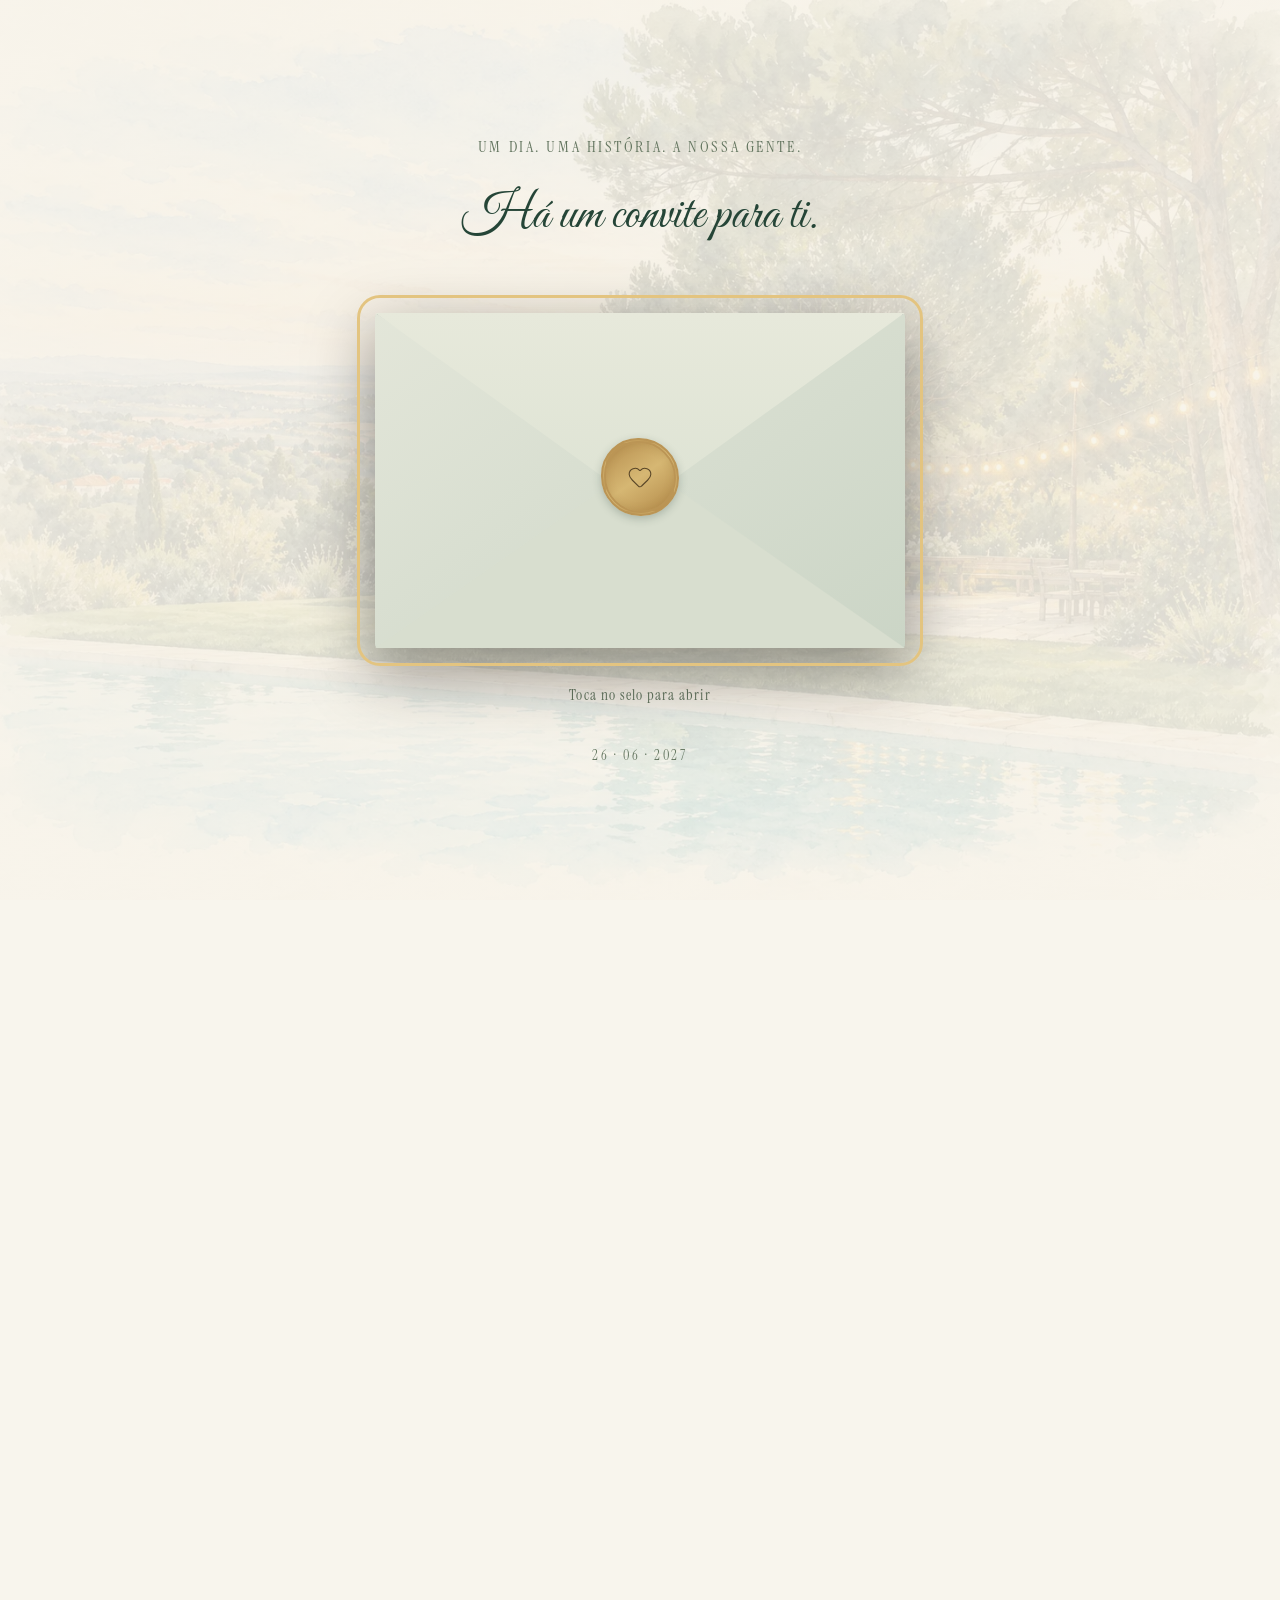
==== docs/index.html @ 72ef16bc "Preparar a V2 estática para GitHub Pages na pasta docs" ====
<!doctype html><html lang="pt-PT"><head><meta charset="utf-8"><meta name="viewport" content="width=device-width,initial-scale=1"><title>Marta &amp; Pedro · 26 de junho de 2027</title><meta name="description" content="O nosso casamento na Herdade da Emberiza. Convite, programa e confirmação de presença."><link rel="icon" href="./favicon.svg"><link rel="stylesheet" href="./styles.css"><style>.form-paper form{display:none}.pages-rsvp-notice{padding:2rem;font-size:1.05rem;line-height:1.65}</style></head><body><div id="root"><link rel="preload" as="image" href="./emberiza-aguarela.webp"/><link rel="preload" as="image" href="./monograma-mp.png"/><link rel="preload" as="image" href="./emberiza-aguarela-inicio.png" fetchPriority="high"/><div class="invitation-screen closed" role="dialog" aria-modal="true" aria-label="Convite para o casamento de Marta e Pedro"><img class="invitation-background" src="./emberiza-aguarela.webp" alt=""/><div class="invitation-intro"><span class="eyebrow">Um dia. Uma história. A nossa gente.</span><p>Há um convite para ti.</p></div><button class="envelope" aria-label="Abrir o convite de Marta e Pedro"><span class="envelope-back"></span><span class="invitation-card"><span class="eyebrow">Vamos casar</span><span class="card-names">Marta <i>&amp;</i> Pedro</span><span>26 de junho de 2027</span></span><span class="envelope-front"></span><span class="envelope-flap"></span><span class="wax-seal"><svg xmlns="http://www.w3.org/2000/svg" width="26" height="26" viewBox="0 0 24 24" fill="none" stroke="currentColor" stroke-width="1" stroke-linecap="round" stroke-linejoin="round" class="lucide lucide-heart" aria-hidden="true"><path d="M2 9.5a5.5 5.5 0 0 1 9.591-3.676.56.56 0 0 0 .818 0A5.49 5.49 0 0 1 22 9.5c0 2.29-1.5 4-3 5.5l-5.492 5.313a2 2 0 0 1-3 .019L5 15c-1.5-1.5-3-3.2-3-5.5"></path></svg></span></button><p class="open-caption">Toca no selo para abrir</p><span class="intro-date">26 · 06 · 2027</span></div><div class="site-content " inert=""><a class="skip-link" href="#inicio">Saltar para o conteúdo</a><header class="site-header"><a href="#inicio" class="couple-brand monogram-brand" aria-label="Marta e Pedro — início"><img src="./monograma-mp.png" alt="Monograma M&amp;P em verde e dourado, com ramos de oliveira" width="1254" height="1254"/></a><nav class="nav-links" aria-label="Navegação principal"><a href="#programa">O nosso dia</a><a href="#local">Como chegar</a><a href="#duvidas">Dúvidas</a><a class="nav-rsvp" href="#rsvp">Confirmar presença</a></nav><button class="menu-toggle" aria-label="Abrir menu" aria-expanded="false"><svg xmlns="http://www.w3.org/2000/svg" width="24" height="24" viewBox="0 0 24 24" fill="none" stroke="currentColor" stroke-width="2" stroke-linecap="round" stroke-linejoin="round" class="lucide lucide-menu" aria-hidden="true"><path d="M4 5h16"></path><path d="M4 12h16"></path><path d="M4 19h16"></path></svg></button></header><main id="inicio" tabindex="-1"><section class="hero"><img class="hero-photo" src="./emberiza-aguarela-inicio.png" alt="Aguarela da Herdade da Emberiza vista de cima, com o salão, a piscina, o jardim e a paisagem de Alenquer" fetchPriority="high"/><div class="hero-shade"></div><div class="hero-content"><p class="storybook-title">Once upon a time...</p><h1>Marta <span>&amp;</span> Pedro</h1><p class="hero-invitation">Vamos casar! E queremos viver este dia contigo.</p><div class="event-facts"><div><svg xmlns="http://www.w3.org/2000/svg" width="20" height="20" viewBox="0 0 24 24" fill="none" stroke="currentColor" stroke-width="2" stroke-linecap="round" stroke-linejoin="round" class="lucide lucide-calendar-days" aria-hidden="true"><path d="M8 2v3"></path><path d="M16 2v3"></path><rect x="3" y="3" width="18" height="18" rx="2"></rect><path d="M3 9h18"></path><path d="M8 13h.01"></path><path d="M12 13h.01"></path><path d="M16 13h.01"></path><path d="M8 17h.01"></path><path d="M12 17h.01"></path><path d="M16 17h.01"></path></svg><span>Quando</span><strong>26 de junho de 2027</strong><small>Sábado · chegada às 15h</small></div><div><svg xmlns="http://www.w3.org/2000/svg" width="22" height="22" viewBox="0 0 24 24" fill="none" stroke="currentColor" stroke-width="2" stroke-linecap="round" stroke-linejoin="round" class="lucide lucide-trees" aria-hidden="true"><path d="M10 10v.2A3 3 0 0 1 8.9 16H5a3 3 0 0 1-1-5.8V10a3 3 0 0 1 6 0Z"></path><path d="M7 16v6"></path><path d="M13 19v3"></path><path d="M12 19h8.3a1 1 0 0 0 .7-1.7L18 14h.3a1 1 0 0 0 .7-1.7L16 9h.2a1 1 0 0 0 .8-1.7L13 3l-1.4 1.5"></path></svg><span>Cerimónia</span><strong>15h30 · Na herdade</strong><small>Ao ar livre, entre as árvores</small></div><div><svg xmlns="http://www.w3.org/2000/svg" width="21" height="21" viewBox="0 0 24 24" fill="none" stroke="currentColor" stroke-width="2" stroke-linecap="round" stroke-linejoin="round" class="lucide lucide-map-pin" aria-hidden="true"><path d="M20 10c0 4.993-5.539 10.193-7.399 11.799a1 1 0 0 1-1.202 0C9.539 20.193 4 14.993 4 10a8 8 0 0 1 16 0"></path><circle cx="12" cy="10" r="3"></circle></svg><span>Onde</span><strong>Herdade da Emberiza</strong><small>Alenquer</small></div></div><div class="countdown" aria-label="Contagem decrescente para o casamento"><div><span>—</span><small>dias</small></div><div><span>—</span><small>horas</small></div><div><span>—</span><small>minutos</small></div><div><span>—</span><small>segundos</small></div></div><a class="button hero-button" href="#rsvp">Confirmar presença</a><a class="discover" href="#programa">Descobre o nosso dia</a></div></section><section id="noivado" class="engagement-section section-pad" aria-label="Fotografias da sessão de noivado"><div class="wrap"><div class="engagement-gallery"><div class="engagement-placeholder" aria-label="Espaço reservado para a fotografia 1 da sessão de noivado"><svg xmlns="http://www.w3.org/2000/svg" width="28" height="28" viewBox="0 0 24 24" fill="none" stroke="currentColor" stroke-width="1" stroke-linecap="round" stroke-linejoin="round" class="lucide lucide-camera" aria-hidden="true"><path d="M13.997 4a2 2 0 0 1 1.76 1.05l.486.9A2 2 0 0 0 18.003 7H20a2 2 0 0 1 2 2v9a2 2 0 0 1-2 2H4a2 2 0 0 1-2-2V9a2 2 0 0 1 2-2h1.997a2 2 0 0 0 1.759-1.048l.489-.904A2 2 0 0 1 10.004 4z"></path><circle cx="12" cy="13" r="3"></circle></svg><span>Em breve</span></div><div class="engagement-placeholder" aria-label="Espaço reservado para a fotografia 2 da sessão de noivado"><svg xmlns="http://www.w3.org/2000/svg" width="28" height="28" viewBox="0 0 24 24" fill="none" stroke="currentColor" stroke-width="1" stroke-linecap="round" stroke-linejoin="round" class="lucide lucide-camera" aria-hidden="true"><path d="M13.997 4a2 2 0 0 1 1.76 1.05l.486.9A2 2 0 0 0 18.003 7H20a2 2 0 0 1 2 2v9a2 2 0 0 1-2 2H4a2 2 0 0 1-2-2V9a2 2 0 0 1 2-2h1.997a2 2 0 0 0 1.759-1.048l.489-.904A2 2 0 0 1 10.004 4z"></path><circle cx="12" cy="13" r="3"></circle></svg><span>Em breve</span></div><div class="engagement-placeholder" aria-label="Espaço reservado para a fotografia 3 da sessão de noivado"><svg xmlns="http://www.w3.org/2000/svg" width="28" height="28" viewBox="0 0 24 24" fill="none" stroke="currentColor" stroke-width="1" stroke-linecap="round" stroke-linejoin="round" class="lucide lucide-camera" aria-hidden="true"><path d="M13.997 4a2 2 0 0 1 1.76 1.05l.486.9A2 2 0 0 0 18.003 7H20a2 2 0 0 1 2 2v9a2 2 0 0 1-2 2H4a2 2 0 0 1-2-2V9a2 2 0 0 1 2-2h1.997a2 2 0 0 0 1.759-1.048l.489-.904A2 2 0 0 1 10.004 4z"></path><circle cx="12" cy="13" r="3"></circle></svg><span>Em breve</span></div></div></div></section><section id="programa" class="programme-section section-pad"><div class="wrap programme-layout"><div class="programme-aside"><span class="eyebrow">Capítulo I · O nosso dia</span><h2>Do primeiro abraço<br/>à última dança.</h2><p>Um dia no campo, rodeados de quem gostamos. Sem pressa para os abraços, com tempo para criar memórias.</p><div class="programme-photo"><img src="./emberiza-aguarela.webp" alt="Aguarela do jardim da Herdade da Emberiza com pinheiros e luzes junto à piscina" loading="lazy"/><span>Que a noite demore a acabar.</span></div></div><ol class="timeline"><li class=""><time>15h</time><div class="timeline-dot"></div><div><h3>Chegada dos convidados</h3><p>Vamos começar a juntar a nossa gente.</p></div></li><li class="ceremony-moment"><time>15h30</time><div class="timeline-dot"></div><div><h3>O nosso sim</h3><p>Cerimónia na herdade, ao ar livre.</p></div></li><li class=""><time>16h30</time><div class="timeline-dot"></div><div><h3>Cocktail no jardim</h3><p>Um brinde, conversas e tempo para aproveitar.</p></div></li><li class=""><time>19h30</time><div class="timeline-dot"></div><div><h3>Jantar</h3><p>No salão entre as árvores.</p></div></li><li class=""><time>23h</time><div class="timeline-dot"></div><div><h3>Corte do bolo</h3></div></li><li class=""><time>23h</time><div class="timeline-dot"></div><div><h3>Buffet</h3></div></li><li class=""><time>23h30</time><div class="timeline-dot"></div><div><h3>Abertura da pista</h3><p>É tempo de dançar.</p></div></li><li class=""><time>01h</time><div class="timeline-dot"></div><div><h3>Ceia</h3><p>Para recuperar energias.</p></div></li><li class=""><time>03h</time><div class="timeline-dot"></div><div><h3>Fim previsto</h3><p>Depois de uma noite de memórias.</p></div></li></ol></div></section><div class="story-ribbon"><svg xmlns="http://www.w3.org/2000/svg" width="22" height="22" viewBox="0 0 24 24" fill="none" stroke="currentColor" stroke-width="2" stroke-linecap="round" stroke-linejoin="round" class="lucide lucide-sparkles" aria-hidden="true"><path d="M11.017 2.814a1 1 0 0 1 1.966 0l1.051 5.558a2 2 0 0 0 1.594 1.594l5.558 1.051a1 1 0 0 1 0 1.966l-5.558 1.051a2 2 0 0 0-1.594 1.594l-1.051 5.558a1 1 0 0 1-1.966 0l-1.051-5.558a2 2 0 0 0-1.594-1.594l-5.558-1.051a1 1 0 0 1 0-1.966l5.558-1.051a2 2 0 0 0 1.594-1.594z"></path><path d="M20 2v4"></path><path d="M22 4h-4"></path><circle cx="4" cy="20" r="2"></circle></svg><p>A vida é mais doce quando partilhada.</p><svg xmlns="http://www.w3.org/2000/svg" width="22" height="22" viewBox="0 0 24 24" fill="none" stroke="currentColor" stroke-width="2" stroke-linecap="round" stroke-linejoin="round" class="lucide lucide-sparkles" aria-hidden="true"><path d="M11.017 2.814a1 1 0 0 1 1.966 0l1.051 5.558a2 2 0 0 0 1.594 1.594l5.558 1.051a1 1 0 0 1 0 1.966l-5.558 1.051a2 2 0 0 0-1.594 1.594l-1.051 5.558a1 1 0 0 1-1.966 0l-1.051-5.558a2 2 0 0 0-1.594-1.594l-5.558-1.051a1 1 0 0 1 0-1.966l5.558-1.051a2 2 0 0 0 1.594-1.594z"></path><path d="M20 2v4"></path><path d="M22 4h-4"></path><circle cx="4" cy="20" r="2"></circle></svg></div><section id="local" class="location-section section-pad"><div class="wrap"><div class="section-heading"><span class="eyebrow">Capítulo II · O caminho até nós</span><h2>Todos os caminhos<br/>levam ao nosso sim.</h2></div><div class="route-warning"><svg xmlns="http://www.w3.org/2000/svg" width="29" height="29" viewBox="0 0 24 24" fill="none" stroke="currentColor" stroke-width="2" stroke-linecap="round" stroke-linejoin="round" class="lucide lucide-navigation" aria-hidden="true"><polygon points="3 11 22 2 13 21 11 13 3 11"></polygon></svg><div><span class="eyebrow">Atenção ao último quilómetro</span><h3>O GPS pode enganar-se perto do fim.</h3><p>Ao aproximar-te da quinta, segue a sinalização para a Herdade da Emberiza. Não entres em caminhos de terra ou acessos privados sugeridos pelo GPS. Se tiveres dúvidas, pára num local seguro e fala connosco antes de continuar.</p><p class="route-pending">O ponto de entrada e as indicações finais serão confirmados com a quinta antes do casamento.</p></div></div><div class="location-layout"><div class="venue-info"><svg xmlns="http://www.w3.org/2000/svg" width="24" height="24" viewBox="0 0 24 24" fill="none" stroke="currentColor" stroke-width="2" stroke-linecap="round" stroke-linejoin="round" class="lucide lucide-map-pin venue-icon" aria-hidden="true"><path d="M20 10c0 4.993-5.539 10.193-7.399 11.799a1 1 0 0 1-1.202 0C9.539 20.193 4 14.993 4 10a8 8 0 0 1 16 0"></path><circle cx="12" cy="10" r="3"></circle></svg><h3>Herdade da Emberiza</h3><p>Estrada da Quinta do Barreiro, n.º 11<br/>2580-377 Alenquer</p><div class="map-buttons"><a class="button" href="https://www.google.com/maps/dir/?api=1&amp;destination=39.06388,-9.01451" target="_blank" rel="noopener noreferrer">Google Maps</a><a class="button secondary" href="https://www.waze.com/ul?ll=39.06388,-9.01451&amp;navigate=yes" target="_blank" rel="noopener noreferrer">Waze</a></div></div><iframe title="Mapa da Herdade da Emberiza" src="https://maps.google.com/maps?q=39.06388,-9.01451&amp;z=15&amp;output=embed" loading="lazy" referrerPolicy="no-referrer-when-downgrade" allowFullScreen=""></iframe></div><div class="travel-notes"><div><svg xmlns="http://www.w3.org/2000/svg" width="24" height="24" viewBox="0 0 24 24" fill="none" stroke="currentColor" stroke-width="2" stroke-linecap="round" stroke-linejoin="round" class="lucide lucide-navigation" aria-hidden="true"><polygon points="3 11 22 2 13 21 11 13 3 11"></polygon></svg><h3>De Lisboa</h3><p>Cerca de 38 km · ~40 min.<br/>A1, saída Carregado, ou A8, saída Alenquer. Conta com uma margem para o trânsito.</p></div><div><svg xmlns="http://www.w3.org/2000/svg" width="24" height="24" viewBox="0 0 24 24" fill="none" stroke="currentColor" stroke-width="2" stroke-linecap="round" stroke-linejoin="round" class="lucide lucide-car" aria-hidden="true"><path d="M19 17h2c.6 0 1-.4 1-1v-3c0-.9-.7-1.7-1.5-1.9C18.7 10.6 16 10 16 10s-1.3-1.4-2.2-2.3c-.5-.4-1.1-.7-1.8-.7H5c-.6 0-1.1.4-1.4.9l-1.4 2.9A3.7 3.7 0 0 0 2 12v4c0 .6.4 1 1 1h2"></path><circle cx="7" cy="17" r="2"></circle><path d="M9 17h6"></path><circle cx="17" cy="17" r="2"></circle></svg><h3>Estacionamento</h3><p>Próprio e gratuito,<br/>à entrada da herdade.</p></div><div><svg xmlns="http://www.w3.org/2000/svg" width="24" height="24" viewBox="0 0 24 24" fill="none" stroke="currentColor" stroke-width="2" stroke-linecap="round" stroke-linejoin="round" class="lucide lucide-bed-double" aria-hidden="true"><path d="M2 20v-8a2 2 0 0 1 2-2h16a2 2 0 0 1 2 2v8"></path><path d="M4 10V6a2 2 0 0 1 2-2h12a2 2 0 0 1 2 2v4"></path><path d="M12 4v6"></path><path d="M2 18h20"></path></svg><h3>Para ficar por perto</h3><p>Procura dormida em Alenquer, Carregado ou Vila Franca de Xira e aproveita a festa com calma.</p></div></div></div></section><section id="rsvp" class="rsvp-section section-pad"><div class="rsvp-layout wrap"><div class="rsvp-intro"><span class="eyebrow">O teu lugar na nossa história</span><h2>Vens celebrar<br/>connosco?</h2><p>Vai ser ainda mais bonito contigo.<br/>Conta-nos quem vem no teu convite.</p><div class="deadline"><svg xmlns="http://www.w3.org/2000/svg" width="25" height="25" viewBox="0 0 24 24" fill="none" stroke="currentColor" stroke-width="2" stroke-linecap="round" stroke-linejoin="round" class="lucide lucide-calendar-days" aria-hidden="true"><path d="M8 2v3"></path><path d="M16 2v3"></path><rect x="3" y="3" width="18" height="18" rx="2"></rect><path d="M3 9h18"></path><path d="M8 13h.01"></path><path d="M12 13h.01"></path><path d="M16 13h.01"></path><path d="M8 17h.01"></path><path d="M12 17h.01"></path><path d="M16 17h.01"></path></svg><div><span>Responde até</span><strong>30 de abril de 2027</strong></div></div><p class="photo-caption">A vida é mais doce quando partilhada.</p></div><div class="form-paper"><form><div class="form-heading"><span class="eyebrow">Confirmação de presença</span><span class="fine">* Campos obrigatórios</span></div><label for="fullName">Nome completo *</label><input id="fullName" autoComplete="name" maxLength="150" required="" placeholder="O teu nome" name="fullName"/><label for="contact">Email ou telemóvel *</label><input id="contact" autoComplete="email" maxLength="180" required="" placeholder="Para conseguirmos falar contigo" name="contact"/><p class="field-hint">Usa o mesmo contacto se precisares de corrigir a resposta.</p><fieldset class="attendance"><legend>Vais estar presente? *</legend><div role="radiogroup" aria-required="true" dir="ltr" data-slot="radio-group" class="grid gap-3 attendance-options" aria-label="Vais estar presente?" tabindex="-1" style="outline:none"><label class="" for="yes"><button type="button" role="radio" aria-checked="false" data-state="unchecked" value="yes" data-slot="radio-group-item" class="aspect-square size-4 shrink-0 rounded-full border border-input text-primary shadow-xs transition-[color,box-shadow] outline-none focus-visible:border-ring focus-visible:ring-[3px] focus-visible:ring-ring/50 disabled:cursor-not-allowed disabled:opacity-50 aria-invalid:border-destructive aria-invalid:ring-destructive/20 dark:bg-input/30 dark:aria-invalid:ring-destructive/40" id="yes" tabindex="-1" data-radix-collection-item=""></button><input type="radio" aria-hidden="true" required="" tabindex="-1" style="position:absolute;pointer-events:none;opacity:0;margin:0;transform:translateX(-100%)" value="yes"/><span>Sim, vou celebrar!</span></label><label class="" for="no"><button type="button" role="radio" aria-checked="false" data-state="unchecked" value="no" data-slot="radio-group-item" class="aspect-square size-4 shrink-0 rounded-full border border-input text-primary shadow-xs transition-[color,box-shadow] outline-none focus-visible:border-ring focus-visible:ring-[3px] focus-visible:ring-ring/50 disabled:cursor-not-allowed disabled:opacity-50 aria-invalid:border-destructive aria-invalid:ring-destructive/20 dark:bg-input/30 dark:aria-invalid:ring-destructive/40" id="no" tabindex="-1" data-radix-collection-item=""></button><input type="radio" aria-hidden="true" required="" tabindex="-1" style="position:absolute;pointer-events:none;opacity:0;margin:0;transform:translateX(-100%)" value="no"/><span>Não vou conseguir ir</span></label></div></fieldset><fieldset class="dietary-fields"><legend>Alimentação</legend><label for="dietary">Há intolerâncias, alergias ou preferências alimentares no teu convite?</label><p id="dietary-hint" class="field-hint">Indica o nome de cada pessoa e o que devemos ter em conta: intolerâncias, alergias, alimentação vegan, vegetariana ou outras necessidades.</p><textarea id="dietary" name="dietary" rows="4" maxLength="2000" aria-describedby="dietary-hint" placeholder="Por exemplo: Ana — vegetariana; Pedro — intolerância à lactose; Maria — alergia a frutos secos. Se não houver, escreve “Nenhuma”."></textarea></fieldset><label for="comments">Outros comentários</label><textarea id="comments" name="comments" rows="3" maxLength="2000" placeholder="Há mais alguma coisa que queiras partilhar connosco? (Opcional)"></textarea><div class="honeypot" aria-hidden="true"><label for="website">Website</label><input id="website" tabindex="-1" autoComplete="off" name="website"/></div><button class="button form-submit" type="submit" disabled="">Confirmar presença</button><p class="privacy-note">Os noivos usam estes dados para organizar o casamento. As informações alimentares são partilhadas apenas com a equipa responsável pela refeição.</p></form></div></div></section><section id="duvidas" class="faq-section section-pad"><div class="wrap faq-layout"><div><span class="eyebrow">Capítulo III · Antes do grande dia</span><h2>Pequenas dúvidas,<br/>respostas com carinho.</h2></div><div class="faq-list"><details><summary>Até quando devemos responder?<span aria-hidden="true">+</span></summary><p>Até 30 de abril de 2027. Enviem uma única resposta por convite e incluam todas as pessoas que vão estar presentes. Agradecemos também a resposta se não puderem vir.</p></details><details><summary>O que devemos vestir?<span aria-hidden="true">+</span></summary><p>Venham com roupa de festa em que se sintam bem. A cerimónia é ao ar livre, na herdade, e o cocktail é no jardim.</p></details><details><summary>Podemos levar acompanhantes?<span aria-hidden="true">+</span></summary><p>Considerem as pessoas indicadas no vosso convite. Se tiverem alguma dúvida sobre acompanhantes, falem connosco antes de confirmar.</p></details><details><summary>E as restrições alimentares e alergias?<span aria-hidden="true">+</span></summary><p>Escrevam no RSVP quem tem cada restrição ou alergia e qual é. Partilharemos essa informação com a equipa da quinta para preparar a refeição.</p></details><details><summary>A que horas acaba a festa?<span aria-hidden="true">+</span></summary><p>O fim está previsto para as 03h do dia 27 de junho.</p></details><details><summary>Há estacionamento?<span aria-hidden="true">+</span></summary><p>Sim, há estacionamento próprio e gratuito à entrada da Herdade da Emberiza. Se tiverem lugares disponíveis no carro, indiquem no RSVP para ajudar a organizar boleias.</p></details></div></div></section></main><footer><div class="closing-art"><img src="./happily-ever-after-original.png" alt="and they lived happily ever after — dois passarinhos seguram uma fita" width="736" height="736" loading="lazy"/></div><p class="footer-names">Marta <i>&amp;</i> Pedro</p><p>26 de junho de 2027 · Herdade da Emberiza · Alenquer</p><div class="contacts"><svg xmlns="http://www.w3.org/2000/svg" width="18" height="18" viewBox="0 0 24 24" fill="none" stroke="currentColor" stroke-width="2" stroke-linecap="round" stroke-linejoin="round" class="lucide lucide-mail" aria-hidden="true"><path d="m22 7-8.991 5.727a2 2 0 0 1-2.009 0L2 7"></path><rect x="2" y="4" width="20" height="16" rx="2"></rect></svg><span>Contactos da Marta e do Pedro · a disponibilizar</span></div><button class="reopen">Voltar a abrir o convite</button><span class="footer-mark"><svg xmlns="http://www.w3.org/2000/svg" width="15" height="15" viewBox="0 0 24 24" fill="none" stroke="currentColor" stroke-width="2" stroke-linecap="round" stroke-linejoin="round" class="lucide lucide-heart" aria-hidden="true"><path d="M2 9.5a5.5 5.5 0 0 1 9.591-3.676.56.56 0 0 0 .818 0A5.49 5.49 0 0 1 22 9.5c0 2.29-1.5 4-3 5.5l-5.492 5.313a2 2 0 0 1-3 .019L5 15c-1.5-1.5-3-3.2-3-5.5"></path></svg> Com amor, para a nossa gente.</span></footer></div><noscript><style>.invitation-screen{display:none}.site-content{visibility:visible;opacity:1}</style><div class="noscript-notice">Ativa o JavaScript para abrir o convite e enviar a confirmação de presença.</div></noscript></div><script type="module" src="./app.js"></script><script>function notice(){const p=document.querySelector(".form-paper");if(p&&!p.querySelector(".pages-rsvp-notice")){const t=document.createElement("p");t.className="pages-rsvp-notice";t.setAttribute("role","status");t.textContent="A confirmação de presença será disponibilizada em breve.";p.appendChild(t)}}notice();new MutationObserver(notice).observe(document.getElementById("root")||document.body,{childList:true,subtree:true});</script></body></html>
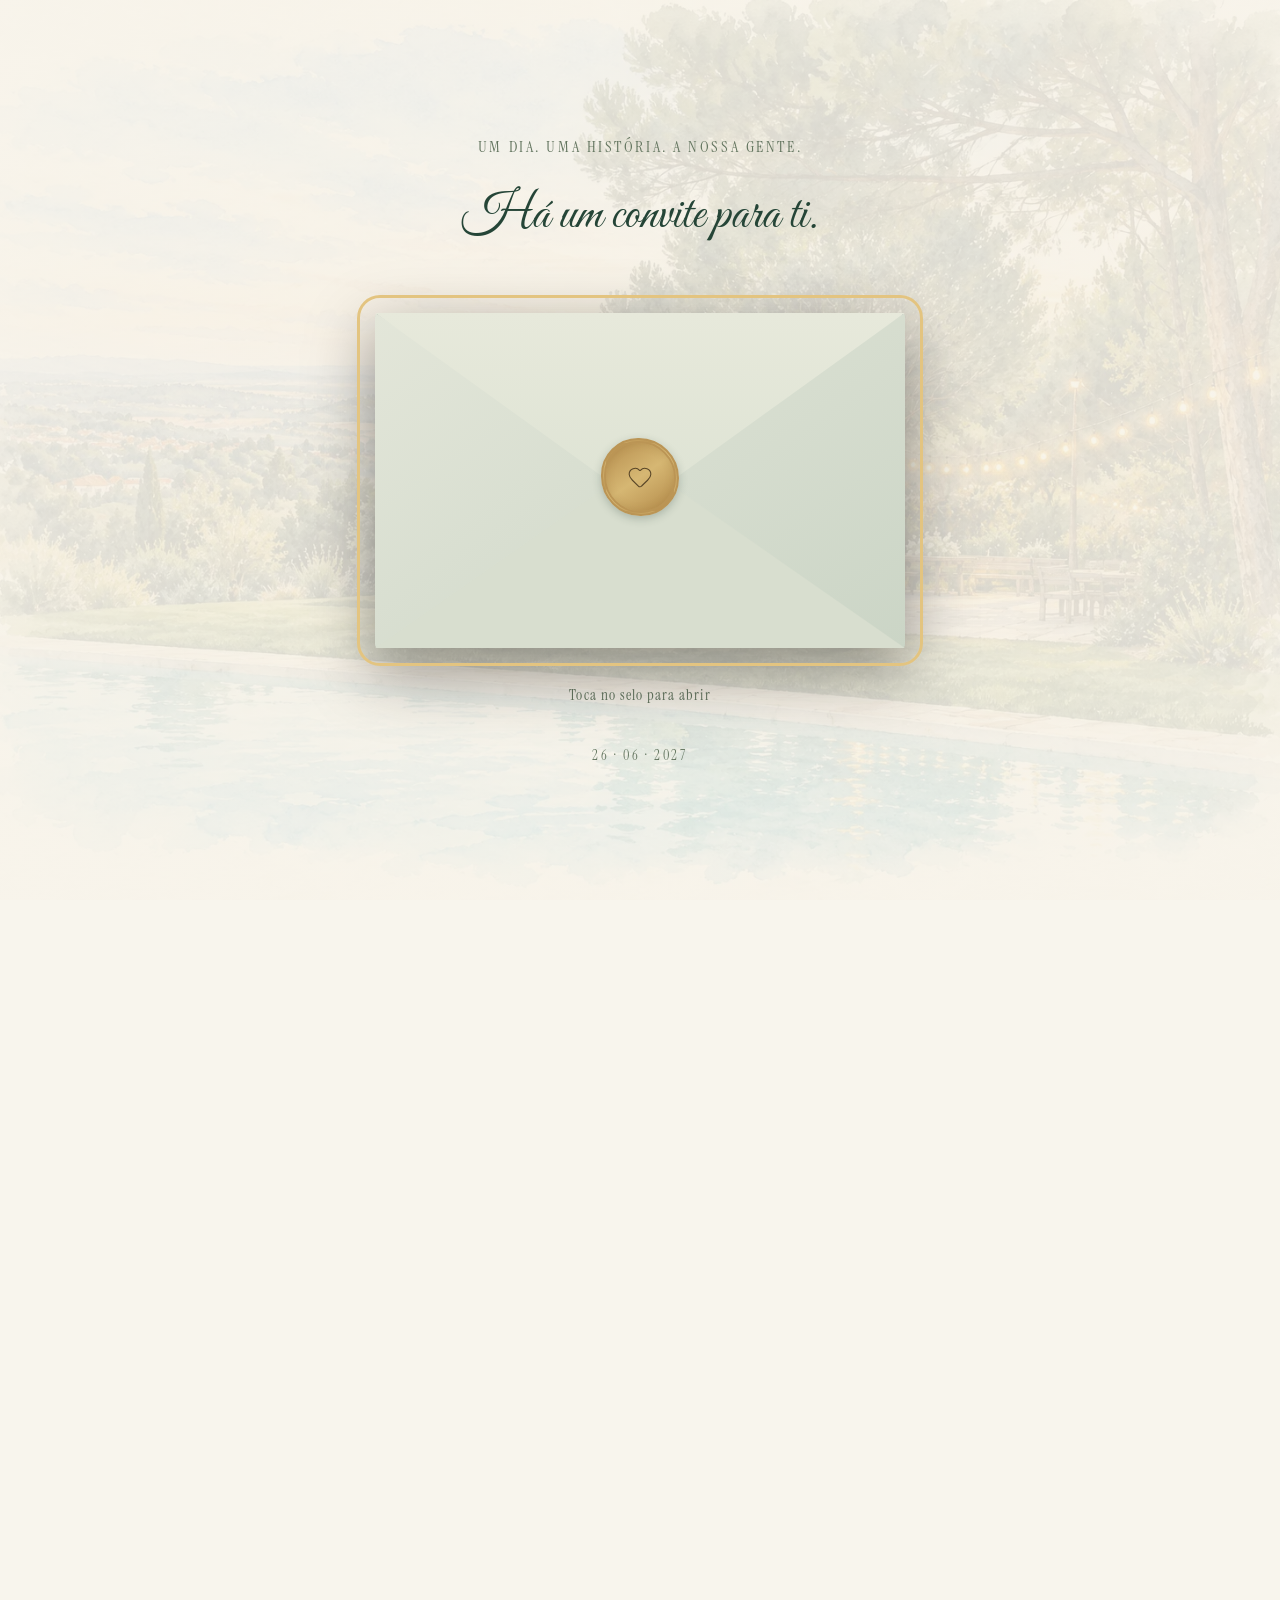
==== commit 5d2720b7: "Retirar campo de boleias e referência no estacionamento" ====
--- a/docs/index.html
+++ b/docs/index.html
@@ -1 +1 @@
-<!doctype html><html lang="pt-PT"><head><meta charset="utf-8"><meta name="viewport" content="width=device-width,initial-scale=1"><title>Marta &amp; Pedro · 26 de junho de 2027</title><meta name="description" content="O nosso casamento na Herdade da Emberiza. Convite, programa e confirmação de presença."><link rel="icon" href="./favicon.svg"><link rel="stylesheet" href="./styles.css"><style>.form-paper form{display:none}.pages-rsvp-notice{padding:2rem;font-size:1.05rem;line-height:1.65}</style></head><body><div id="root"><link rel="preload" as="image" href="./emberiza-aguarela.webp"/><link rel="preload" as="image" href="./monograma-mp.png"/><link rel="preload" as="image" href="./emberiza-aguarela-inicio.png" fetchPriority="high"/><div class="invitation-screen closed" role="dialog" aria-modal="true" aria-label="Convite para o casamento de Marta e Pedro"><img class="invitation-background" src="./emberiza-aguarela.webp" alt=""/><div class="invitation-intro"><span class="eyebrow">Um dia. Uma história. A nossa gente.</span><p>Há um convite para ti.</p></div><button class="envelope" aria-label="Abrir o convite de Marta e Pedro"><span class="envelope-back"></span><span class="invitation-card"><span class="eyebrow">Vamos casar</span><span class="card-names">Marta <i>&amp;</i> Pedro</span><span>26 de junho de 2027</span></span><span class="envelope-front"></span><span class="envelope-flap"></span><span class="wax-seal"><svg xmlns="http://www.w3.org/2000/svg" width="26" height="26" viewBox="0 0 24 24" fill="none" stroke="currentColor" stroke-width="1" stroke-linecap="round" stroke-linejoin="round" class="lucide lucide-heart" aria-hidden="true"><path d="M2 9.5a5.5 5.5 0 0 1 9.591-3.676.56.56 0 0 0 .818 0A5.49 5.49 0 0 1 22 9.5c0 2.29-1.5 4-3 5.5l-5.492 5.313a2 2 0 0 1-3 .019L5 15c-1.5-1.5-3-3.2-3-5.5"></path></svg></span></button><p class="open-caption">Toca no selo para abrir</p><span class="intro-date">26 · 06 · 2027</span></div><div class="site-content " inert=""><a class="skip-link" href="#inicio">Saltar para o conteúdo</a><header class="site-header"><a href="#inicio" class="couple-brand monogram-brand" aria-label="Marta e Pedro — início"><img src="./monograma-mp.png" alt="Monograma M&amp;P em verde e dourado, com ramos de oliveira" width="1254" height="1254"/></a><nav class="nav-links" aria-label="Navegação principal"><a href="#programa">O nosso dia</a><a href="#local">Como chegar</a><a href="#duvidas">Dúvidas</a><a class="nav-rsvp" href="#rsvp">Confirmar presença</a></nav><button class="menu-toggle" aria-label="Abrir menu" aria-expanded="false"><svg xmlns="http://www.w3.org/2000/svg" width="24" height="24" viewBox="0 0 24 24" fill="none" stroke="currentColor" stroke-width="2" stroke-linecap="round" stroke-linejoin="round" class="lucide lucide-menu" aria-hidden="true"><path d="M4 5h16"></path><path d="M4 12h16"></path><path d="M4 19h16"></path></svg></button></header><main id="inicio" tabindex="-1"><section class="hero"><img class="hero-photo" src="./emberiza-aguarela-inicio.png" alt="Aguarela da Herdade da Emberiza vista de cima, com o salão, a piscina, o jardim e a paisagem de Alenquer" fetchPriority="high"/><div class="hero-shade"></div><div class="hero-content"><p class="storybook-title">Once upon a time...</p><h1>Marta <span>&amp;</span> Pedro</h1><p class="hero-invitation">Vamos casar! E queremos viver este dia contigo.</p><div class="event-facts"><div><svg xmlns="http://www.w3.org/2000/svg" width="20" height="20" viewBox="0 0 24 24" fill="none" stroke="currentColor" stroke-width="2" stroke-linecap="round" stroke-linejoin="round" class="lucide lucide-calendar-days" aria-hidden="true"><path d="M8 2v3"></path><path d="M16 2v3"></path><rect x="3" y="3" width="18" height="18" rx="2"></rect><path d="M3 9h18"></path><path d="M8 13h.01"></path><path d="M12 13h.01"></path><path d="M16 13h.01"></path><path d="M8 17h.01"></path><path d="M12 17h.01"></path><path d="M16 17h.01"></path></svg><span>Quando</span><strong>26 de junho de 2027</strong><small>Sábado · chegada às 15h</small></div><div><svg xmlns="http://www.w3.org/2000/svg" width="22" height="22" viewBox="0 0 24 24" fill="none" stroke="currentColor" stroke-width="2" stroke-linecap="round" stroke-linejoin="round" class="lucide lucide-trees" aria-hidden="true"><path d="M10 10v.2A3 3 0 0 1 8.9 16H5a3 3 0 0 1-1-5.8V10a3 3 0 0 1 6 0Z"></path><path d="M7 16v6"></path><path d="M13 19v3"></path><path d="M12 19h8.3a1 1 0 0 0 .7-1.7L18 14h.3a1 1 0 0 0 .7-1.7L16 9h.2a1 1 0 0 0 .8-1.7L13 3l-1.4 1.5"></path></svg><span>Cerimónia</span><strong>15h30 · Na herdade</strong><small>Ao ar livre, entre as árvores</small></div><div><svg xmlns="http://www.w3.org/2000/svg" width="21" height="21" viewBox="0 0 24 24" fill="none" stroke="currentColor" stroke-width="2" stroke-linecap="round" stroke-linejoin="round" class="lucide lucide-map-pin" aria-hidden="true"><path d="M20 10c0 4.993-5.539 10.193-7.399 11.799a1 1 0 0 1-1.202 0C9.539 20.193 4 14.993 4 10a8 8 0 0 1 16 0"></path><circle cx="12" cy="10" r="3"></circle></svg><span>Onde</span><strong>Herdade da Emberiza</strong><small>Alenquer</small></div></div><div class="countdown" aria-label="Contagem decrescente para o casamento"><div><span>—</span><small>dias</small></div><div><span>—</span><small>horas</small></div><div><span>—</span><small>minutos</small></div><div><span>—</span><small>segundos</small></div></div><a class="button hero-button" href="#rsvp">Confirmar presença</a><a class="discover" href="#programa">Descobre o nosso dia</a></div></section><section id="noivado" class="engagement-section section-pad" aria-label="Fotografias da sessão de noivado"><div class="wrap"><div class="engagement-gallery"><div class="engagement-placeholder" aria-label="Espaço reservado para a fotografia 1 da sessão de noivado"><svg xmlns="http://www.w3.org/2000/svg" width="28" height="28" viewBox="0 0 24 24" fill="none" stroke="currentColor" stroke-width="1" stroke-linecap="round" stroke-linejoin="round" class="lucide lucide-camera" aria-hidden="true"><path d="M13.997 4a2 2 0 0 1 1.76 1.05l.486.9A2 2 0 0 0 18.003 7H20a2 2 0 0 1 2 2v9a2 2 0 0 1-2 2H4a2 2 0 0 1-2-2V9a2 2 0 0 1 2-2h1.997a2 2 0 0 0 1.759-1.048l.489-.904A2 2 0 0 1 10.004 4z"></path><circle cx="12" cy="13" r="3"></circle></svg><span>Em breve</span></div><div class="engagement-placeholder" aria-label="Espaço reservado para a fotografia 2 da sessão de noivado"><svg xmlns="http://www.w3.org/2000/svg" width="28" height="28" viewBox="0 0 24 24" fill="none" stroke="currentColor" stroke-width="1" stroke-linecap="round" stroke-linejoin="round" class="lucide lucide-camera" aria-hidden="true"><path d="M13.997 4a2 2 0 0 1 1.76 1.05l.486.9A2 2 0 0 0 18.003 7H20a2 2 0 0 1 2 2v9a2 2 0 0 1-2 2H4a2 2 0 0 1-2-2V9a2 2 0 0 1 2-2h1.997a2 2 0 0 0 1.759-1.048l.489-.904A2 2 0 0 1 10.004 4z"></path><circle cx="12" cy="13" r="3"></circle></svg><span>Em breve</span></div><div class="engagement-placeholder" aria-label="Espaço reservado para a fotografia 3 da sessão de noivado"><svg xmlns="http://www.w3.org/2000/svg" width="28" height="28" viewBox="0 0 24 24" fill="none" stroke="currentColor" stroke-width="1" stroke-linecap="round" stroke-linejoin="round" class="lucide lucide-camera" aria-hidden="true"><path d="M13.997 4a2 2 0 0 1 1.76 1.05l.486.9A2 2 0 0 0 18.003 7H20a2 2 0 0 1 2 2v9a2 2 0 0 1-2 2H4a2 2 0 0 1-2-2V9a2 2 0 0 1 2-2h1.997a2 2 0 0 0 1.759-1.048l.489-.904A2 2 0 0 1 10.004 4z"></path><circle cx="12" cy="13" r="3"></circle></svg><span>Em breve</span></div></div></div></section><section id="programa" class="programme-section section-pad"><div class="wrap programme-layout"><div class="programme-aside"><span class="eyebrow">Capítulo I · O nosso dia</span><h2>Do primeiro abraço<br/>à última dança.</h2><p>Um dia no campo, rodeados de quem gostamos. Sem pressa para os abraços, com tempo para criar memórias.</p><div class="programme-photo"><img src="./emberiza-aguarela.webp" alt="Aguarela do jardim da Herdade da Emberiza com pinheiros e luzes junto à piscina" loading="lazy"/><span>Que a noite demore a acabar.</span></div></div><ol class="timeline"><li class=""><time>15h</time><div class="timeline-dot"></div><div><h3>Chegada dos convidados</h3><p>Vamos começar a juntar a nossa gente.</p></div></li><li class="ceremony-moment"><time>15h30</time><div class="timeline-dot"></div><div><h3>O nosso sim</h3><p>Cerimónia na herdade, ao ar livre.</p></div></li><li class=""><time>16h30</time><div class="timeline-dot"></div><div><h3>Cocktail no jardim</h3><p>Um brinde, conversas e tempo para aproveitar.</p></div></li><li class=""><time>19h30</time><div class="timeline-dot"></div><div><h3>Jantar</h3><p>No salão entre as árvores.</p></div></li><li class=""><time>23h</time><div class="timeline-dot"></div><div><h3>Corte do bolo</h3></div></li><li class=""><time>23h</time><div class="timeline-dot"></div><div><h3>Buffet</h3></div></li><li class=""><time>23h30</time><div class="timeline-dot"></div><div><h3>Abertura da pista</h3><p>É tempo de dançar.</p></div></li><li class=""><time>01h</time><div class="timeline-dot"></div><div><h3>Ceia</h3><p>Para recuperar energias.</p></div></li><li class=""><time>03h</time><div class="timeline-dot"></div><div><h3>Fim previsto</h3><p>Depois de uma noite de memórias.</p></div></li></ol></div></section><div class="story-ribbon"><svg xmlns="http://www.w3.org/2000/svg" width="22" height="22" viewBox="0 0 24 24" fill="none" stroke="currentColor" stroke-width="2" stroke-linecap="round" stroke-linejoin="round" class="lucide lucide-sparkles" aria-hidden="true"><path d="M11.017 2.814a1 1 0 0 1 1.966 0l1.051 5.558a2 2 0 0 0 1.594 1.594l5.558 1.051a1 1 0 0 1 0 1.966l-5.558 1.051a2 2 0 0 0-1.594 1.594l-1.051 5.558a1 1 0 0 1-1.966 0l-1.051-5.558a2 2 0 0 0-1.594-1.594l-5.558-1.051a1 1 0 0 1 0-1.966l5.558-1.051a2 2 0 0 0 1.594-1.594z"></path><path d="M20 2v4"></path><path d="M22 4h-4"></path><circle cx="4" cy="20" r="2"></circle></svg><p>A vida é mais doce quando partilhada.</p><svg xmlns="http://www.w3.org/2000/svg" width="22" height="22" viewBox="0 0 24 24" fill="none" stroke="currentColor" stroke-width="2" stroke-linecap="round" stroke-linejoin="round" class="lucide lucide-sparkles" aria-hidden="true"><path d="M11.017 2.814a1 1 0 0 1 1.966 0l1.051 5.558a2 2 0 0 0 1.594 1.594l5.558 1.051a1 1 0 0 1 0 1.966l-5.558 1.051a2 2 0 0 0-1.594 1.594l-1.051 5.558a1 1 0 0 1-1.966 0l-1.051-5.558a2 2 0 0 0-1.594-1.594l-5.558-1.051a1 1 0 0 1 0-1.966l5.558-1.051a2 2 0 0 0 1.594-1.594z"></path><path d="M20 2v4"></path><path d="M22 4h-4"></path><circle cx="4" cy="20" r="2"></circle></svg></div><section id="local" class="location-section section-pad"><div class="wrap"><div class="section-heading"><span class="eyebrow">Capítulo II · O caminho até nós</span><h2>Todos os caminhos<br/>levam ao nosso sim.</h2></div><div class="route-warning"><svg xmlns="http://www.w3.org/2000/svg" width="29" height="29" viewBox="0 0 24 24" fill="none" stroke="currentColor" stroke-width="2" stroke-linecap="round" stroke-linejoin="round" class="lucide lucide-navigation" aria-hidden="true"><polygon points="3 11 22 2 13 21 11 13 3 11"></polygon></svg><div><span class="eyebrow">Atenção ao último quilómetro</span><h3>O GPS pode enganar-se perto do fim.</h3><p>Ao aproximar-te da quinta, segue a sinalização para a Herdade da Emberiza. Não entres em caminhos de terra ou acessos privados sugeridos pelo GPS. Se tiveres dúvidas, pára num local seguro e fala connosco antes de continuar.</p><p class="route-pending">O ponto de entrada e as indicações finais serão confirmados com a quinta antes do casamento.</p></div></div><div class="location-layout"><div class="venue-info"><svg xmlns="http://www.w3.org/2000/svg" width="24" height="24" viewBox="0 0 24 24" fill="none" stroke="currentColor" stroke-width="2" stroke-linecap="round" stroke-linejoin="round" class="lucide lucide-map-pin venue-icon" aria-hidden="true"><path d="M20 10c0 4.993-5.539 10.193-7.399 11.799a1 1 0 0 1-1.202 0C9.539 20.193 4 14.993 4 10a8 8 0 0 1 16 0"></path><circle cx="12" cy="10" r="3"></circle></svg><h3>Herdade da Emberiza</h3><p>Estrada da Quinta do Barreiro, n.º 11<br/>2580-377 Alenquer</p><div class="map-buttons"><a class="button" href="https://www.google.com/maps/dir/?api=1&amp;destination=39.06388,-9.01451" target="_blank" rel="noopener noreferrer">Google Maps</a><a class="button secondary" href="https://www.waze.com/ul?ll=39.06388,-9.01451&amp;navigate=yes" target="_blank" rel="noopener noreferrer">Waze</a></div></div><iframe title="Mapa da Herdade da Emberiza" src="https://maps.google.com/maps?q=39.06388,-9.01451&amp;z=15&amp;output=embed" loading="lazy" referrerPolicy="no-referrer-when-downgrade" allowFullScreen=""></iframe></div><div class="travel-notes"><div><svg xmlns="http://www.w3.org/2000/svg" width="24" height="24" viewBox="0 0 24 24" fill="none" stroke="currentColor" stroke-width="2" stroke-linecap="round" stroke-linejoin="round" class="lucide lucide-navigation" aria-hidden="true"><polygon points="3 11 22 2 13 21 11 13 3 11"></polygon></svg><h3>De Lisboa</h3><p>Cerca de 38 km · ~40 min.<br/>A1, saída Carregado, ou A8, saída Alenquer. Conta com uma margem para o trânsito.</p></div><div><svg xmlns="http://www.w3.org/2000/svg" width="24" height="24" viewBox="0 0 24 24" fill="none" stroke="currentColor" stroke-width="2" stroke-linecap="round" stroke-linejoin="round" class="lucide lucide-car" aria-hidden="true"><path d="M19 17h2c.6 0 1-.4 1-1v-3c0-.9-.7-1.7-1.5-1.9C18.7 10.6 16 10 16 10s-1.3-1.4-2.2-2.3c-.5-.4-1.1-.7-1.8-.7H5c-.6 0-1.1.4-1.4.9l-1.4 2.9A3.7 3.7 0 0 0 2 12v4c0 .6.4 1 1 1h2"></path><circle cx="7" cy="17" r="2"></circle><path d="M9 17h6"></path><circle cx="17" cy="17" r="2"></circle></svg><h3>Estacionamento</h3><p>Próprio e gratuito,<br/>à entrada da herdade.</p></div><div><svg xmlns="http://www.w3.org/2000/svg" width="24" height="24" viewBox="0 0 24 24" fill="none" stroke="currentColor" stroke-width="2" stroke-linecap="round" stroke-linejoin="round" class="lucide lucide-bed-double" aria-hidden="true"><path d="M2 20v-8a2 2 0 0 1 2-2h16a2 2 0 0 1 2 2v8"></path><path d="M4 10V6a2 2 0 0 1 2-2h12a2 2 0 0 1 2 2v4"></path><path d="M12 4v6"></path><path d="M2 18h20"></path></svg><h3>Para ficar por perto</h3><p>Procura dormida em Alenquer, Carregado ou Vila Franca de Xira e aproveita a festa com calma.</p></div></div></div></section><section id="rsvp" class="rsvp-section section-pad"><div class="rsvp-layout wrap"><div class="rsvp-intro"><span class="eyebrow">O teu lugar na nossa história</span><h2>Vens celebrar<br/>connosco?</h2><p>Vai ser ainda mais bonito contigo.<br/>Conta-nos quem vem no teu convite.</p><div class="deadline"><svg xmlns="http://www.w3.org/2000/svg" width="25" height="25" viewBox="0 0 24 24" fill="none" stroke="currentColor" stroke-width="2" stroke-linecap="round" stroke-linejoin="round" class="lucide lucide-calendar-days" aria-hidden="true"><path d="M8 2v3"></path><path d="M16 2v3"></path><rect x="3" y="3" width="18" height="18" rx="2"></rect><path d="M3 9h18"></path><path d="M8 13h.01"></path><path d="M12 13h.01"></path><path d="M16 13h.01"></path><path d="M8 17h.01"></path><path d="M12 17h.01"></path><path d="M16 17h.01"></path></svg><div><span>Responde até</span><strong>30 de abril de 2027</strong></div></div><p class="photo-caption">A vida é mais doce quando partilhada.</p></div><div class="form-paper"><form><div class="form-heading"><span class="eyebrow">Confirmação de presença</span><span class="fine">* Campos obrigatórios</span></div><label for="fullName">Nome completo *</label><input id="fullName" autoComplete="name" maxLength="150" required="" placeholder="O teu nome" name="fullName"/><label for="contact">Email ou telemóvel *</label><input id="contact" autoComplete="email" maxLength="180" required="" placeholder="Para conseguirmos falar contigo" name="contact"/><p class="field-hint">Usa o mesmo contacto se precisares de corrigir a resposta.</p><fieldset class="attendance"><legend>Vais estar presente? *</legend><div role="radiogroup" aria-required="true" dir="ltr" data-slot="radio-group" class="grid gap-3 attendance-options" aria-label="Vais estar presente?" tabindex="-1" style="outline:none"><label class="" for="yes"><button type="button" role="radio" aria-checked="false" data-state="unchecked" value="yes" data-slot="radio-group-item" class="aspect-square size-4 shrink-0 rounded-full border border-input text-primary shadow-xs transition-[color,box-shadow] outline-none focus-visible:border-ring focus-visible:ring-[3px] focus-visible:ring-ring/50 disabled:cursor-not-allowed disabled:opacity-50 aria-invalid:border-destructive aria-invalid:ring-destructive/20 dark:bg-input/30 dark:aria-invalid:ring-destructive/40" id="yes" tabindex="-1" data-radix-collection-item=""></button><input type="radio" aria-hidden="true" required="" tabindex="-1" style="position:absolute;pointer-events:none;opacity:0;margin:0;transform:translateX(-100%)" value="yes"/><span>Sim, vou celebrar!</span></label><label class="" for="no"><button type="button" role="radio" aria-checked="false" data-state="unchecked" value="no" data-slot="radio-group-item" class="aspect-square size-4 shrink-0 rounded-full border border-input text-primary shadow-xs transition-[color,box-shadow] outline-none focus-visible:border-ring focus-visible:ring-[3px] focus-visible:ring-ring/50 disabled:cursor-not-allowed disabled:opacity-50 aria-invalid:border-destructive aria-invalid:ring-destructive/20 dark:bg-input/30 dark:aria-invalid:ring-destructive/40" id="no" tabindex="-1" data-radix-collection-item=""></button><input type="radio" aria-hidden="true" required="" tabindex="-1" style="position:absolute;pointer-events:none;opacity:0;margin:0;transform:translateX(-100%)" value="no"/><span>Não vou conseguir ir</span></label></div></fieldset><fieldset class="dietary-fields"><legend>Alimentação</legend><label for="dietary">Há intolerâncias, alergias ou preferências alimentares no teu convite?</label><p id="dietary-hint" class="field-hint">Indica o nome de cada pessoa e o que devemos ter em conta: intolerâncias, alergias, alimentação vegan, vegetariana ou outras necessidades.</p><textarea id="dietary" name="dietary" rows="4" maxLength="2000" aria-describedby="dietary-hint" placeholder="Por exemplo: Ana — vegetariana; Pedro — intolerância à lactose; Maria — alergia a frutos secos. Se não houver, escreve “Nenhuma”."></textarea></fieldset><label for="comments">Outros comentários</label><textarea id="comments" name="comments" rows="3" maxLength="2000" placeholder="Há mais alguma coisa que queiras partilhar connosco? (Opcional)"></textarea><div class="honeypot" aria-hidden="true"><label for="website">Website</label><input id="website" tabindex="-1" autoComplete="off" name="website"/></div><button class="button form-submit" type="submit" disabled="">Confirmar presença</button><p class="privacy-note">Os noivos usam estes dados para organizar o casamento. As informações alimentares são partilhadas apenas com a equipa responsável pela refeição.</p></form></div></div></section><section id="duvidas" class="faq-section section-pad"><div class="wrap faq-layout"><div><span class="eyebrow">Capítulo III · Antes do grande dia</span><h2>Pequenas dúvidas,<br/>respostas com carinho.</h2></div><div class="faq-list"><details><summary>Até quando devemos responder?<span aria-hidden="true">+</span></summary><p>Até 30 de abril de 2027. Enviem uma única resposta por convite e incluam todas as pessoas que vão estar presentes. Agradecemos também a resposta se não puderem vir.</p></details><details><summary>O que devemos vestir?<span aria-hidden="true">+</span></summary><p>Venham com roupa de festa em que se sintam bem. A cerimónia é ao ar livre, na herdade, e o cocktail é no jardim.</p></details><details><summary>Podemos levar acompanhantes?<span aria-hidden="true">+</span></summary><p>Considerem as pessoas indicadas no vosso convite. Se tiverem alguma dúvida sobre acompanhantes, falem connosco antes de confirmar.</p></details><details><summary>E as restrições alimentares e alergias?<span aria-hidden="true">+</span></summary><p>Escrevam no RSVP quem tem cada restrição ou alergia e qual é. Partilharemos essa informação com a equipa da quinta para preparar a refeição.</p></details><details><summary>A que horas acaba a festa?<span aria-hidden="true">+</span></summary><p>O fim está previsto para as 03h do dia 27 de junho.</p></details><details><summary>Há estacionamento?<span aria-hidden="true">+</span></summary><p>Sim, há estacionamento próprio e gratuito à entrada da Herdade da Emberiza. Se tiverem lugares disponíveis no carro, indiquem no RSVP para ajudar a organizar boleias.</p></details></div></div></section></main><footer><div class="closing-art"><img src="./happily-ever-after-original.png" alt="and they lived happily ever after — dois passarinhos seguram uma fita" width="736" height="736" loading="lazy"/></div><p class="footer-names">Marta <i>&amp;</i> Pedro</p><p>26 de junho de 2027 · Herdade da Emberiza · Alenquer</p><div class="contacts"><svg xmlns="http://www.w3.org/2000/svg" width="18" height="18" viewBox="0 0 24 24" fill="none" stroke="currentColor" stroke-width="2" stroke-linecap="round" stroke-linejoin="round" class="lucide lucide-mail" aria-hidden="true"><path d="m22 7-8.991 5.727a2 2 0 0 1-2.009 0L2 7"></path><rect x="2" y="4" width="20" height="16" rx="2"></rect></svg><span>Contactos da Marta e do Pedro · a disponibilizar</span></div><button class="reopen">Voltar a abrir o convite</button><span class="footer-mark"><svg xmlns="http://www.w3.org/2000/svg" width="15" height="15" viewBox="0 0 24 24" fill="none" stroke="currentColor" stroke-width="2" stroke-linecap="round" stroke-linejoin="round" class="lucide lucide-heart" aria-hidden="true"><path d="M2 9.5a5.5 5.5 0 0 1 9.591-3.676.56.56 0 0 0 .818 0A5.49 5.49 0 0 1 22 9.5c0 2.29-1.5 4-3 5.5l-5.492 5.313a2 2 0 0 1-3 .019L5 15c-1.5-1.5-3-3.2-3-5.5"></path></svg> Com amor, para a nossa gente.</span></footer></div><noscript><style>.invitation-screen{display:none}.site-content{visibility:visible;opacity:1}</style><div class="noscript-notice">Ativa o JavaScript para abrir o convite e enviar a confirmação de presença.</div></noscript></div><script type="module" src="./app.js"></script><script>function notice(){const p=document.querySelector(".form-paper");if(p&&!p.querySelector(".pages-rsvp-notice")){const t=document.createElement("p");t.className="pages-rsvp-notice";t.setAttribute("role","status");t.textContent="A confirmação de presença será disponibilizada em breve.";p.appendChild(t)}}notice();new MutationObserver(notice).observe(document.getElementById("root")||document.body,{childList:true,subtree:true});</script></body></html>+<!doctype html><html lang="pt-PT"><head><meta charset="utf-8"><meta name="viewport" content="width=device-width,initial-scale=1"><title>Marta &amp; Pedro · 26 de junho de 2027</title><meta name="description" content="O nosso casamento na Herdade da Emberiza. Convite, programa e confirmação de presença."><link rel="icon" href="./favicon.svg"><link rel="stylesheet" href="./styles.css"><style>.form-paper form{display:none}.pages-rsvp-notice{padding:2rem;font-size:1.05rem;line-height:1.65}</style></head><body><div id="root"><link rel="preload" as="image" href="./emberiza-aguarela.webp"/><link rel="preload" as="image" href="./monograma-mp.png"/><link rel="preload" as="image" href="./emberiza-aguarela-inicio.png" fetchPriority="high"/><div class="invitation-screen closed" role="dialog" aria-modal="true" aria-label="Convite para o casamento de Marta e Pedro"><img class="invitation-background" src="./emberiza-aguarela.webp" alt=""/><div class="invitation-intro"><span class="eyebrow">Um dia. Uma história. A nossa gente.</span><p>Há um convite para ti.</p></div><button class="envelope" aria-label="Abrir o convite de Marta e Pedro"><span class="envelope-back"></span><span class="invitation-card"><span class="eyebrow">Vamos casar</span><span class="card-names">Marta <i>&amp;</i> Pedro</span><span>26 de junho de 2027</span></span><span class="envelope-front"></span><span class="envelope-flap"></span><span class="wax-seal"><svg xmlns="http://www.w3.org/2000/svg" width="26" height="26" viewBox="0 0 24 24" fill="none" stroke="currentColor" stroke-width="1" stroke-linecap="round" stroke-linejoin="round" class="lucide lucide-heart" aria-hidden="true"><path d="M2 9.5a5.5 5.5 0 0 1 9.591-3.676.56.56 0 0 0 .818 0A5.49 5.49 0 0 1 22 9.5c0 2.29-1.5 4-3 5.5l-5.492 5.313a2 2 0 0 1-3 .019L5 15c-1.5-1.5-3-3.2-3-5.5"></path></svg></span></button><p class="open-caption">Toca no selo para abrir</p><span class="intro-date">26 · 06 · 2027</span></div><div class="site-content " inert=""><a class="skip-link" href="#inicio">Saltar para o conteúdo</a><header class="site-header"><a href="#inicio" class="couple-brand monogram-brand" aria-label="Marta e Pedro — início"><img src="./monograma-mp.png" alt="Monograma M&amp;P em verde e dourado, com ramos de oliveira" width="1254" height="1254"/></a><nav class="nav-links" aria-label="Navegação principal"><a href="#programa">O nosso dia</a><a href="#local">Como chegar</a><a href="#duvidas">Dúvidas</a><a class="nav-rsvp" href="#rsvp">Confirmar presença</a></nav><button class="menu-toggle" aria-label="Abrir menu" aria-expanded="false"><svg xmlns="http://www.w3.org/2000/svg" width="24" height="24" viewBox="0 0 24 24" fill="none" stroke="currentColor" stroke-width="2" stroke-linecap="round" stroke-linejoin="round" class="lucide lucide-menu" aria-hidden="true"><path d="M4 5h16"></path><path d="M4 12h16"></path><path d="M4 19h16"></path></svg></button></header><main id="inicio" tabindex="-1"><section class="hero"><img class="hero-photo" src="./emberiza-aguarela-inicio.png" alt="Aguarela da Herdade da Emberiza vista de cima, com o salão, a piscina, o jardim e a paisagem de Alenquer" fetchPriority="high"/><div class="hero-shade"></div><div class="hero-content"><p class="storybook-title">Once upon a time...</p><h1>Marta <span>&amp;</span> Pedro</h1><p class="hero-invitation">Vamos casar! E queremos viver este dia contigo.</p><div class="event-facts"><div><svg xmlns="http://www.w3.org/2000/svg" width="20" height="20" viewBox="0 0 24 24" fill="none" stroke="currentColor" stroke-width="2" stroke-linecap="round" stroke-linejoin="round" class="lucide lucide-calendar-days" aria-hidden="true"><path d="M8 2v3"></path><path d="M16 2v3"></path><rect x="3" y="3" width="18" height="18" rx="2"></rect><path d="M3 9h18"></path><path d="M8 13h.01"></path><path d="M12 13h.01"></path><path d="M16 13h.01"></path><path d="M8 17h.01"></path><path d="M12 17h.01"></path><path d="M16 17h.01"></path></svg><span>Quando</span><strong>26 de junho de 2027</strong><small>Sábado · chegada às 15h</small></div><div><svg xmlns="http://www.w3.org/2000/svg" width="22" height="22" viewBox="0 0 24 24" fill="none" stroke="currentColor" stroke-width="2" stroke-linecap="round" stroke-linejoin="round" class="lucide lucide-trees" aria-hidden="true"><path d="M10 10v.2A3 3 0 0 1 8.9 16H5a3 3 0 0 1-1-5.8V10a3 3 0 0 1 6 0Z"></path><path d="M7 16v6"></path><path d="M13 19v3"></path><path d="M12 19h8.3a1 1 0 0 0 .7-1.7L18 14h.3a1 1 0 0 0 .7-1.7L16 9h.2a1 1 0 0 0 .8-1.7L13 3l-1.4 1.5"></path></svg><span>Cerimónia</span><strong>15h30 · Na herdade</strong><small>Ao ar livre, entre as árvores</small></div><div><svg xmlns="http://www.w3.org/2000/svg" width="21" height="21" viewBox="0 0 24 24" fill="none" stroke="currentColor" stroke-width="2" stroke-linecap="round" stroke-linejoin="round" class="lucide lucide-map-pin" aria-hidden="true"><path d="M20 10c0 4.993-5.539 10.193-7.399 11.799a1 1 0 0 1-1.202 0C9.539 20.193 4 14.993 4 10a8 8 0 0 1 16 0"></path><circle cx="12" cy="10" r="3"></circle></svg><span>Onde</span><strong>Herdade da Emberiza</strong><small>Alenquer</small></div></div><div class="countdown" aria-label="Contagem decrescente para o casamento"><div><span>—</span><small>dias</small></div><div><span>—</span><small>horas</small></div><div><span>—</span><small>minutos</small></div><div><span>—</span><small>segundos</small></div></div><a class="button hero-button" href="#rsvp">Confirmar presença</a><a class="discover" href="#programa">Descobre o nosso dia</a></div></section><section id="noivado" class="engagement-section section-pad" aria-label="Fotografias da sessão de noivado"><div class="wrap"><div class="engagement-gallery"><div class="engagement-placeholder" aria-label="Espaço reservado para a fotografia 1 da sessão de noivado"><svg xmlns="http://www.w3.org/2000/svg" width="28" height="28" viewBox="0 0 24 24" fill="none" stroke="currentColor" stroke-width="1" stroke-linecap="round" stroke-linejoin="round" class="lucide lucide-camera" aria-hidden="true"><path d="M13.997 4a2 2 0 0 1 1.76 1.05l.486.9A2 2 0 0 0 18.003 7H20a2 2 0 0 1 2 2v9a2 2 0 0 1-2 2H4a2 2 0 0 1-2-2V9a2 2 0 0 1 2-2h1.997a2 2 0 0 0 1.759-1.048l.489-.904A2 2 0 0 1 10.004 4z"></path><circle cx="12" cy="13" r="3"></circle></svg><span>Em breve</span></div><div class="engagement-placeholder" aria-label="Espaço reservado para a fotografia 2 da sessão de noivado"><svg xmlns="http://www.w3.org/2000/svg" width="28" height="28" viewBox="0 0 24 24" fill="none" stroke="currentColor" stroke-width="1" stroke-linecap="round" stroke-linejoin="round" class="lucide lucide-camera" aria-hidden="true"><path d="M13.997 4a2 2 0 0 1 1.76 1.05l.486.9A2 2 0 0 0 18.003 7H20a2 2 0 0 1 2 2v9a2 2 0 0 1-2 2H4a2 2 0 0 1-2-2V9a2 2 0 0 1 2-2h1.997a2 2 0 0 0 1.759-1.048l.489-.904A2 2 0 0 1 10.004 4z"></path><circle cx="12" cy="13" r="3"></circle></svg><span>Em breve</span></div><div class="engagement-placeholder" aria-label="Espaço reservado para a fotografia 3 da sessão de noivado"><svg xmlns="http://www.w3.org/2000/svg" width="28" height="28" viewBox="0 0 24 24" fill="none" stroke="currentColor" stroke-width="1" stroke-linecap="round" stroke-linejoin="round" class="lucide lucide-camera" aria-hidden="true"><path d="M13.997 4a2 2 0 0 1 1.76 1.05l.486.9A2 2 0 0 0 18.003 7H20a2 2 0 0 1 2 2v9a2 2 0 0 1-2 2H4a2 2 0 0 1-2-2V9a2 2 0 0 1 2-2h1.997a2 2 0 0 0 1.759-1.048l.489-.904A2 2 0 0 1 10.004 4z"></path><circle cx="12" cy="13" r="3"></circle></svg><span>Em breve</span></div></div></div></section><section id="programa" class="programme-section section-pad"><div class="wrap programme-layout"><div class="programme-aside"><span class="eyebrow">Capítulo I · O nosso dia</span><h2>Do primeiro abraço<br/>à última dança.</h2><p>Um dia no campo, rodeados de quem gostamos. Sem pressa para os abraços, com tempo para criar memórias.</p><div class="programme-photo"><img src="./emberiza-aguarela.webp" alt="Aguarela do jardim da Herdade da Emberiza com pinheiros e luzes junto à piscina" loading="lazy"/><span>Que a noite demore a acabar.</span></div></div><ol class="timeline"><li class=""><time>15h</time><div class="timeline-dot"></div><div><h3>Chegada dos convidados</h3><p>Vamos começar a juntar a nossa gente.</p></div></li><li class="ceremony-moment"><time>15h30</time><div class="timeline-dot"></div><div><h3>O nosso sim</h3><p>Cerimónia na herdade, ao ar livre.</p></div></li><li class=""><time>16h30</time><div class="timeline-dot"></div><div><h3>Cocktail no jardim</h3><p>Um brinde, conversas e tempo para aproveitar.</p></div></li><li class=""><time>19h30</time><div class="timeline-dot"></div><div><h3>Jantar</h3><p>No salão entre as árvores.</p></div></li><li class=""><time>23h</time><div class="timeline-dot"></div><div><h3>Corte do bolo</h3></div></li><li class=""><time>23h</time><div class="timeline-dot"></div><div><h3>Buffet</h3></div></li><li class=""><time>23h30</time><div class="timeline-dot"></div><div><h3>Abertura da pista</h3><p>É tempo de dançar.</p></div></li><li class=""><time>01h</time><div class="timeline-dot"></div><div><h3>Ceia</h3><p>Para recuperar energias.</p></div></li><li class=""><time>03h</time><div class="timeline-dot"></div><div><h3>Fim previsto</h3><p>Depois de uma noite de memórias.</p></div></li></ol></div></section><div class="story-ribbon"><svg xmlns="http://www.w3.org/2000/svg" width="22" height="22" viewBox="0 0 24 24" fill="none" stroke="currentColor" stroke-width="2" stroke-linecap="round" stroke-linejoin="round" class="lucide lucide-sparkles" aria-hidden="true"><path d="M11.017 2.814a1 1 0 0 1 1.966 0l1.051 5.558a2 2 0 0 0 1.594 1.594l5.558 1.051a1 1 0 0 1 0 1.966l-5.558 1.051a2 2 0 0 0-1.594 1.594l-1.051 5.558a1 1 0 0 1-1.966 0l-1.051-5.558a2 2 0 0 0-1.594-1.594l-5.558-1.051a1 1 0 0 1 0-1.966l5.558-1.051a2 2 0 0 0 1.594-1.594z"></path><path d="M20 2v4"></path><path d="M22 4h-4"></path><circle cx="4" cy="20" r="2"></circle></svg><p>A vida é mais doce quando partilhada.</p><svg xmlns="http://www.w3.org/2000/svg" width="22" height="22" viewBox="0 0 24 24" fill="none" stroke="currentColor" stroke-width="2" stroke-linecap="round" stroke-linejoin="round" class="lucide lucide-sparkles" aria-hidden="true"><path d="M11.017 2.814a1 1 0 0 1 1.966 0l1.051 5.558a2 2 0 0 0 1.594 1.594l5.558 1.051a1 1 0 0 1 0 1.966l-5.558 1.051a2 2 0 0 0-1.594 1.594l-1.051 5.558a1 1 0 0 1-1.966 0l-1.051-5.558a2 2 0 0 0-1.594-1.594l-5.558-1.051a1 1 0 0 1 0-1.966l5.558-1.051a2 2 0 0 0 1.594-1.594z"></path><path d="M20 2v4"></path><path d="M22 4h-4"></path><circle cx="4" cy="20" r="2"></circle></svg></div><section id="local" class="location-section section-pad"><div class="wrap"><div class="section-heading"><span class="eyebrow">Capítulo II · O caminho até nós</span><h2>Todos os caminhos<br/>levam ao nosso sim.</h2></div><div class="route-warning"><svg xmlns="http://www.w3.org/2000/svg" width="29" height="29" viewBox="0 0 24 24" fill="none" stroke="currentColor" stroke-width="2" stroke-linecap="round" stroke-linejoin="round" class="lucide lucide-navigation" aria-hidden="true"><polygon points="3 11 22 2 13 21 11 13 3 11"></polygon></svg><div><span class="eyebrow">Atenção ao último quilómetro</span><h3>O GPS pode enganar-se perto do fim.</h3><p>Ao aproximar-te da quinta, segue a sinalização para a Herdade da Emberiza. Não entres em caminhos de terra ou acessos privados sugeridos pelo GPS. Se tiveres dúvidas, pára num local seguro e fala connosco antes de continuar.</p><p class="route-pending">O ponto de entrada e as indicações finais serão confirmados com a quinta antes do casamento.</p></div></div><div class="location-layout"><div class="venue-info"><svg xmlns="http://www.w3.org/2000/svg" width="24" height="24" viewBox="0 0 24 24" fill="none" stroke="currentColor" stroke-width="2" stroke-linecap="round" stroke-linejoin="round" class="lucide lucide-map-pin venue-icon" aria-hidden="true"><path d="M20 10c0 4.993-5.539 10.193-7.399 11.799a1 1 0 0 1-1.202 0C9.539 20.193 4 14.993 4 10a8 8 0 0 1 16 0"></path><circle cx="12" cy="10" r="3"></circle></svg><h3>Herdade da Emberiza</h3><p>Estrada da Quinta do Barreiro, n.º 11<br/>2580-377 Alenquer</p><div class="map-buttons"><a class="button" href="https://www.google.com/maps/dir/?api=1&amp;destination=39.06388,-9.01451" target="_blank" rel="noopener noreferrer">Google Maps</a><a class="button secondary" href="https://www.waze.com/ul?ll=39.06388,-9.01451&amp;navigate=yes" target="_blank" rel="noopener noreferrer">Waze</a></div></div><iframe title="Mapa da Herdade da Emberiza" src="https://maps.google.com/maps?q=39.06388,-9.01451&amp;z=15&amp;output=embed" loading="lazy" referrerPolicy="no-referrer-when-downgrade" allowFullScreen=""></iframe></div><div class="travel-notes"><div><svg xmlns="http://www.w3.org/2000/svg" width="24" height="24" viewBox="0 0 24 24" fill="none" stroke="currentColor" stroke-width="2" stroke-linecap="round" stroke-linejoin="round" class="lucide lucide-navigation" aria-hidden="true"><polygon points="3 11 22 2 13 21 11 13 3 11"></polygon></svg><h3>De Lisboa</h3><p>Cerca de 38 km · ~40 min.<br/>A1, saída Carregado, ou A8, saída Alenquer. Conta com uma margem para o trânsito.</p></div><div><svg xmlns="http://www.w3.org/2000/svg" width="24" height="24" viewBox="0 0 24 24" fill="none" stroke="currentColor" stroke-width="2" stroke-linecap="round" stroke-linejoin="round" class="lucide lucide-car" aria-hidden="true"><path d="M19 17h2c.6 0 1-.4 1-1v-3c0-.9-.7-1.7-1.5-1.9C18.7 10.6 16 10 16 10s-1.3-1.4-2.2-2.3c-.5-.4-1.1-.7-1.8-.7H5c-.6 0-1.1.4-1.4.9l-1.4 2.9A3.7 3.7 0 0 0 2 12v4c0 .6.4 1 1 1h2"></path><circle cx="7" cy="17" r="2"></circle><path d="M9 17h6"></path><circle cx="17" cy="17" r="2"></circle></svg><h3>Estacionamento</h3><p>Próprio e gratuito,<br/>à entrada da herdade.</p></div><div><svg xmlns="http://www.w3.org/2000/svg" width="24" height="24" viewBox="0 0 24 24" fill="none" stroke="currentColor" stroke-width="2" stroke-linecap="round" stroke-linejoin="round" class="lucide lucide-bed-double" aria-hidden="true"><path d="M2 20v-8a2 2 0 0 1 2-2h16a2 2 0 0 1 2 2v8"></path><path d="M4 10V6a2 2 0 0 1 2-2h12a2 2 0 0 1 2 2v4"></path><path d="M12 4v6"></path><path d="M2 18h20"></path></svg><h3>Para ficar por perto</h3><p>Procura dormida em Alenquer, Carregado ou Vila Franca de Xira e aproveita a festa com calma.</p></div></div></div></section><section id="rsvp" class="rsvp-section section-pad"><div class="rsvp-layout wrap"><div class="rsvp-intro"><span class="eyebrow">O teu lugar na nossa história</span><h2>Vens celebrar<br/>connosco?</h2><p>Vai ser ainda mais bonito contigo.<br/>Conta-nos quem vem no teu convite.</p><div class="deadline"><svg xmlns="http://www.w3.org/2000/svg" width="25" height="25" viewBox="0 0 24 24" fill="none" stroke="currentColor" stroke-width="2" stroke-linecap="round" stroke-linejoin="round" class="lucide lucide-calendar-days" aria-hidden="true"><path d="M8 2v3"></path><path d="M16 2v3"></path><rect x="3" y="3" width="18" height="18" rx="2"></rect><path d="M3 9h18"></path><path d="M8 13h.01"></path><path d="M12 13h.01"></path><path d="M16 13h.01"></path><path d="M8 17h.01"></path><path d="M12 17h.01"></path><path d="M16 17h.01"></path></svg><div><span>Responde até</span><strong>30 de abril de 2027</strong></div></div><p class="photo-caption">A vida é mais doce quando partilhada.</p></div><div class="form-paper"><form><div class="form-heading"><span class="eyebrow">Confirmação de presença</span><span class="fine">* Campos obrigatórios</span></div><label for="fullName">Nome completo *</label><input id="fullName" autoComplete="name" maxLength="150" required="" placeholder="O teu nome" name="fullName"/><label for="contact">Email ou telemóvel *</label><input id="contact" autoComplete="email" maxLength="180" required="" placeholder="Para conseguirmos falar contigo" name="contact"/><p class="field-hint">Usa o mesmo contacto se precisares de corrigir a resposta.</p><fieldset class="attendance"><legend>Vais estar presente? *</legend><div role="radiogroup" aria-required="true" dir="ltr" data-slot="radio-group" class="grid gap-3 attendance-options" aria-label="Vais estar presente?" tabindex="-1" style="outline:none"><label class="" for="yes"><button type="button" role="radio" aria-checked="false" data-state="unchecked" value="yes" data-slot="radio-group-item" class="aspect-square size-4 shrink-0 rounded-full border border-input text-primary shadow-xs transition-[color,box-shadow] outline-none focus-visible:border-ring focus-visible:ring-[3px] focus-visible:ring-ring/50 disabled:cursor-not-allowed disabled:opacity-50 aria-invalid:border-destructive aria-invalid:ring-destructive/20 dark:bg-input/30 dark:aria-invalid:ring-destructive/40" id="yes" tabindex="-1" data-radix-collection-item=""></button><input type="radio" aria-hidden="true" required="" tabindex="-1" style="position:absolute;pointer-events:none;opacity:0;margin:0;transform:translateX(-100%)" value="yes"/><span>Sim, vou celebrar!</span></label><label class="" for="no"><button type="button" role="radio" aria-checked="false" data-state="unchecked" value="no" data-slot="radio-group-item" class="aspect-square size-4 shrink-0 rounded-full border border-input text-primary shadow-xs transition-[color,box-shadow] outline-none focus-visible:border-ring focus-visible:ring-[3px] focus-visible:ring-ring/50 disabled:cursor-not-allowed disabled:opacity-50 aria-invalid:border-destructive aria-invalid:ring-destructive/20 dark:bg-input/30 dark:aria-invalid:ring-destructive/40" id="no" tabindex="-1" data-radix-collection-item=""></button><input type="radio" aria-hidden="true" required="" tabindex="-1" style="position:absolute;pointer-events:none;opacity:0;margin:0;transform:translateX(-100%)" value="no"/><span>Não vou conseguir ir</span></label></div></fieldset><fieldset class="dietary-fields"><legend>Alimentação</legend><label for="dietary">Há intolerâncias, alergias ou preferências alimentares no teu convite?</label><p id="dietary-hint" class="field-hint">Indica o nome de cada pessoa e o que devemos ter em conta: intolerâncias, alergias, alimentação vegan, vegetariana ou outras necessidades.</p><textarea id="dietary" name="dietary" rows="4" maxLength="2000" aria-describedby="dietary-hint" placeholder="Por exemplo: Ana — vegetariana; Pedro — intolerância à lactose; Maria — alergia a frutos secos. Se não houver, escreve “Nenhuma”."></textarea></fieldset><label for="comments">Outros comentários</label><textarea id="comments" name="comments" rows="3" maxLength="2000" placeholder="Há mais alguma coisa que queiras partilhar connosco? (Opcional)"></textarea><div class="honeypot" aria-hidden="true"><label for="website">Website</label><input id="website" tabindex="-1" autoComplete="off" name="website"/></div><button class="button form-submit" type="submit" disabled="">Confirmar presença</button><p class="privacy-note">Os noivos usam estes dados para organizar o casamento. As informações alimentares são partilhadas apenas com a equipa responsável pela refeição.</p></form></div></div></section><section id="duvidas" class="faq-section section-pad"><div class="wrap faq-layout"><div><span class="eyebrow">Capítulo III · Antes do grande dia</span><h2>Pequenas dúvidas,<br/>respostas com carinho.</h2></div><div class="faq-list"><details><summary>Até quando devemos responder?<span aria-hidden="true">+</span></summary><p>Até 30 de abril de 2027. Enviem uma única resposta por convite e incluam todas as pessoas que vão estar presentes. Agradecemos também a resposta se não puderem vir.</p></details><details><summary>O que devemos vestir?<span aria-hidden="true">+</span></summary><p>Venham com roupa de festa em que se sintam bem. A cerimónia é ao ar livre, na herdade, e o cocktail é no jardim.</p></details><details><summary>Podemos levar acompanhantes?<span aria-hidden="true">+</span></summary><p>Considerem as pessoas indicadas no vosso convite. Se tiverem alguma dúvida sobre acompanhantes, falem connosco antes de confirmar.</p></details><details><summary>E as restrições alimentares e alergias?<span aria-hidden="true">+</span></summary><p>Escrevam no RSVP quem tem cada restrição ou alergia e qual é. Partilharemos essa informação com a equipa da quinta para preparar a refeição.</p></details><details><summary>A que horas acaba a festa?<span aria-hidden="true">+</span></summary><p>O fim está previsto para as 03h do dia 27 de junho.</p></details><details><summary>Há estacionamento?<span aria-hidden="true">+</span></summary><p>Sim, há estacionamento próprio e gratuito à entrada da Herdade da Emberiza.</p></details></div></div></section></main><footer><div class="closing-art"><img src="./happily-ever-after-original.png" alt="and they lived happily ever after — dois passarinhos seguram uma fita" width="736" height="736" loading="lazy"/></div><p class="footer-names">Marta <i>&amp;</i> Pedro</p><p>26 de junho de 2027 · Herdade da Emberiza · Alenquer</p><div class="contacts"><svg xmlns="http://www.w3.org/2000/svg" width="18" height="18" viewBox="0 0 24 24" fill="none" stroke="currentColor" stroke-width="2" stroke-linecap="round" stroke-linejoin="round" class="lucide lucide-mail" aria-hidden="true"><path d="m22 7-8.991 5.727a2 2 0 0 1-2.009 0L2 7"></path><rect x="2" y="4" width="20" height="16" rx="2"></rect></svg><span>Contactos da Marta e do Pedro · a disponibilizar</span></div><button class="reopen">Voltar a abrir o convite</button><span class="footer-mark"><svg xmlns="http://www.w3.org/2000/svg" width="15" height="15" viewBox="0 0 24 24" fill="none" stroke="currentColor" stroke-width="2" stroke-linecap="round" stroke-linejoin="round" class="lucide lucide-heart" aria-hidden="true"><path d="M2 9.5a5.5 5.5 0 0 1 9.591-3.676.56.56 0 0 0 .818 0A5.49 5.49 0 0 1 22 9.5c0 2.29-1.5 4-3 5.5l-5.492 5.313a2 2 0 0 1-3 .019L5 15c-1.5-1.5-3-3.2-3-5.5"></path></svg> Com amor, para a nossa gente.</span></footer></div><noscript><style>.invitation-screen{display:none}.site-content{visibility:visible;opacity:1}</style><div class="noscript-notice">Ativa o JavaScript para abrir o convite e enviar a confirmação de presença.</div></noscript></div><script src="./rsvp-config.js"></script><script src="./rsvp-bridge.js"></script><script type="module" src="./app.js"></script><script>function notice(){const p=document.querySelector(".form-paper");if(p&&!p.querySelector(".pages-rsvp-notice")){const t=document.createElement("p");t.className="pages-rsvp-notice";t.setAttribute("role","status");t.textContent="A confirmação de presença será disponibilizada em breve.";p.appendChild(t)}}notice();new MutationObserver(notice).observe(document.getElementById("root")||document.body,{childList:true,subtree:true});</script></body></html>
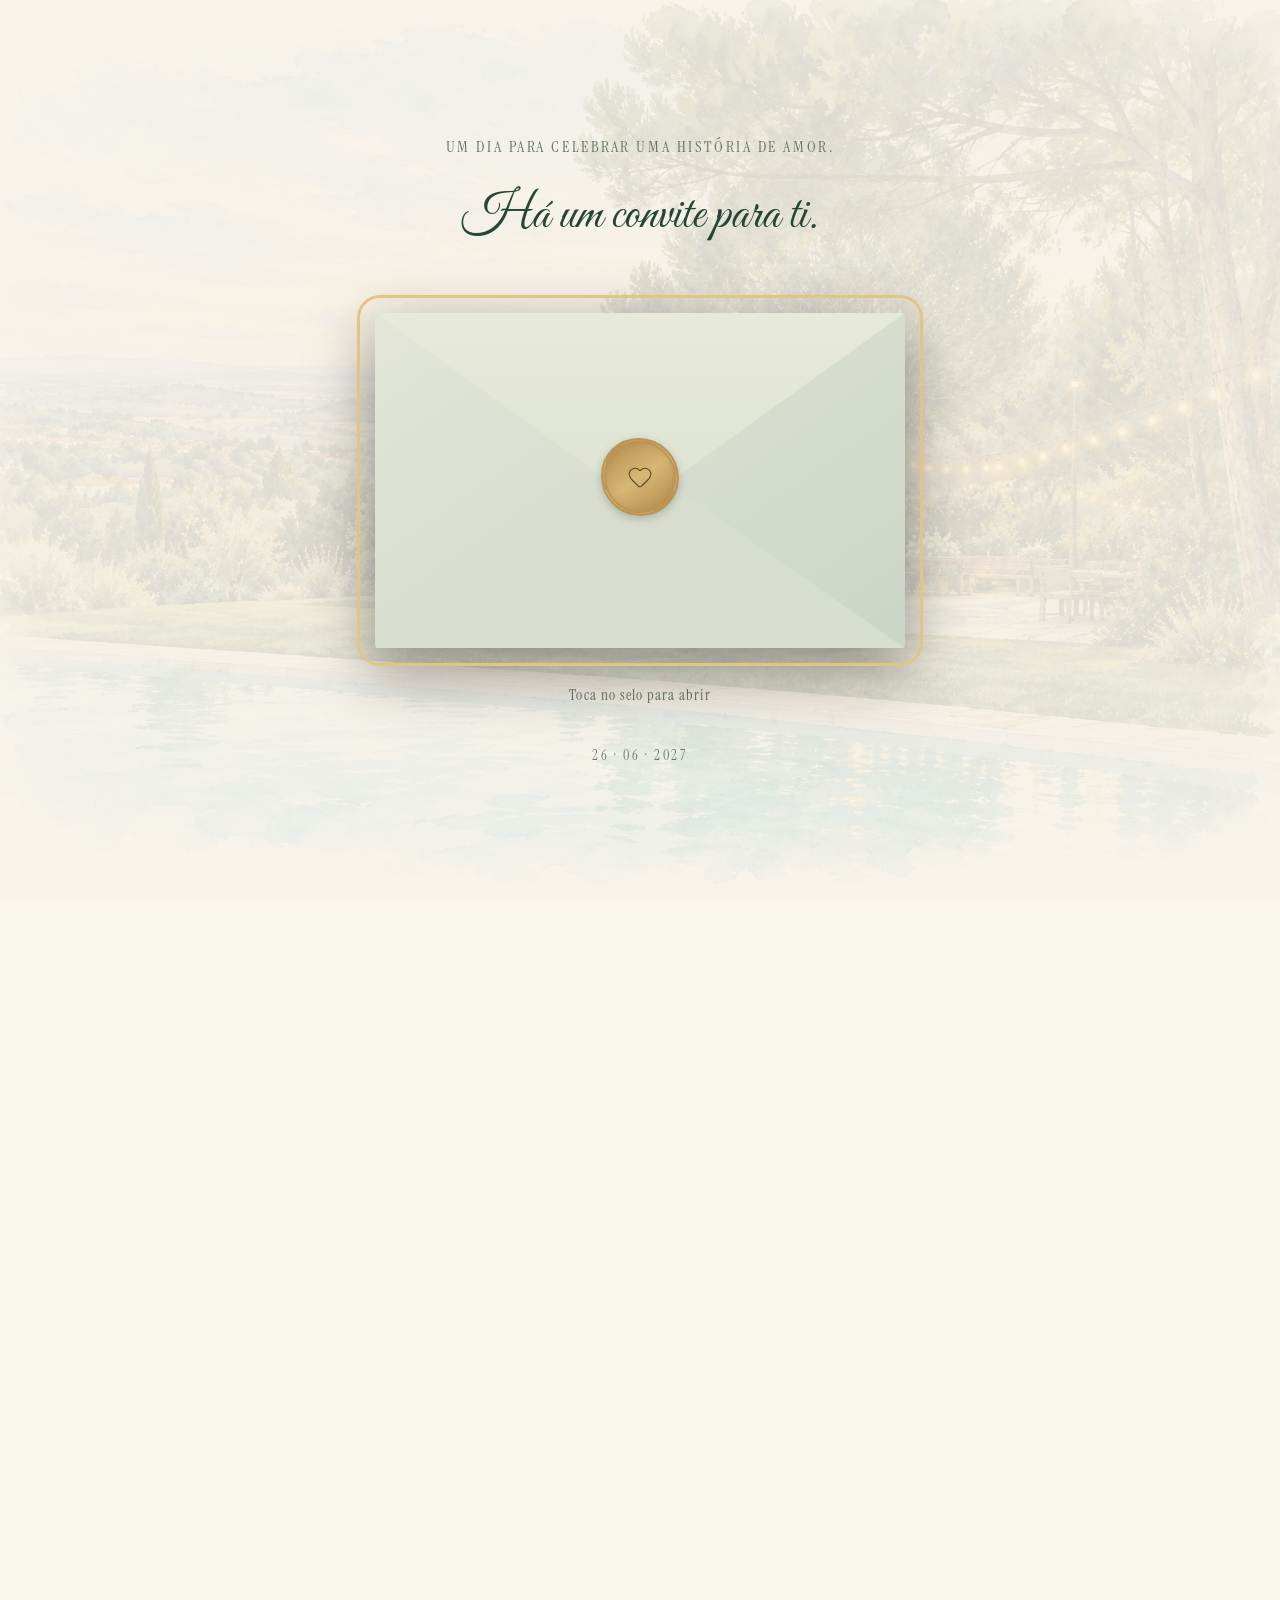
==== commit 06479547: "Atualizar GitHub Pages com os textos recentes e fundo a 85%" ====
--- a/docs/index.html
+++ b/docs/index.html
@@ -1 +1 @@
-<!doctype html><html lang="pt-PT"><head><meta charset="utf-8"><meta name="viewport" content="width=device-width,initial-scale=1"><title>Marta &amp; Pedro · 26 de junho de 2027</title><meta name="description" content="O nosso casamento na Herdade da Emberiza. Convite, programa e confirmação de presença."><link rel="icon" href="./favicon.svg"><link rel="stylesheet" href="./styles.css"><style>.form-paper form{display:none}.pages-rsvp-notice{padding:2rem;font-size:1.05rem;line-height:1.65}</style></head><body><div id="root"><link rel="preload" as="image" href="./emberiza-aguarela.webp"/><link rel="preload" as="image" href="./monograma-mp.png"/><link rel="preload" as="image" href="./emberiza-aguarela-inicio.png" fetchPriority="high"/><div class="invitation-screen closed" role="dialog" aria-modal="true" aria-label="Convite para o casamento de Marta e Pedro"><img class="invitation-background" src="./emberiza-aguarela.webp" alt=""/><div class="invitation-intro"><span class="eyebrow">Um dia. Uma história. A nossa gente.</span><p>Há um convite para ti.</p></div><button class="envelope" aria-label="Abrir o convite de Marta e Pedro"><span class="envelope-back"></span><span class="invitation-card"><span class="eyebrow">Vamos casar</span><span class="card-names">Marta <i>&amp;</i> Pedro</span><span>26 de junho de 2027</span></span><span class="envelope-front"></span><span class="envelope-flap"></span><span class="wax-seal"><svg xmlns="http://www.w3.org/2000/svg" width="26" height="26" viewBox="0 0 24 24" fill="none" stroke="currentColor" stroke-width="1" stroke-linecap="round" stroke-linejoin="round" class="lucide lucide-heart" aria-hidden="true"><path d="M2 9.5a5.5 5.5 0 0 1 9.591-3.676.56.56 0 0 0 .818 0A5.49 5.49 0 0 1 22 9.5c0 2.29-1.5 4-3 5.5l-5.492 5.313a2 2 0 0 1-3 .019L5 15c-1.5-1.5-3-3.2-3-5.5"></path></svg></span></button><p class="open-caption">Toca no selo para abrir</p><span class="intro-date">26 · 06 · 2027</span></div><div class="site-content " inert=""><a class="skip-link" href="#inicio">Saltar para o conteúdo</a><header class="site-header"><a href="#inicio" class="couple-brand monogram-brand" aria-label="Marta e Pedro — início"><img src="./monograma-mp.png" alt="Monograma M&amp;P em verde e dourado, com ramos de oliveira" width="1254" height="1254"/></a><nav class="nav-links" aria-label="Navegação principal"><a href="#programa">O nosso dia</a><a href="#local">Como chegar</a><a href="#duvidas">Dúvidas</a><a class="nav-rsvp" href="#rsvp">Confirmar presença</a></nav><button class="menu-toggle" aria-label="Abrir menu" aria-expanded="false"><svg xmlns="http://www.w3.org/2000/svg" width="24" height="24" viewBox="0 0 24 24" fill="none" stroke="currentColor" stroke-width="2" stroke-linecap="round" stroke-linejoin="round" class="lucide lucide-menu" aria-hidden="true"><path d="M4 5h16"></path><path d="M4 12h16"></path><path d="M4 19h16"></path></svg></button></header><main id="inicio" tabindex="-1"><section class="hero"><img class="hero-photo" src="./emberiza-aguarela-inicio.png" alt="Aguarela da Herdade da Emberiza vista de cima, com o salão, a piscina, o jardim e a paisagem de Alenquer" fetchPriority="high"/><div class="hero-shade"></div><div class="hero-content"><p class="storybook-title">Once upon a time...</p><h1>Marta <span>&amp;</span> Pedro</h1><p class="hero-invitation">Vamos casar! E queremos viver este dia contigo.</p><div class="event-facts"><div><svg xmlns="http://www.w3.org/2000/svg" width="20" height="20" viewBox="0 0 24 24" fill="none" stroke="currentColor" stroke-width="2" stroke-linecap="round" stroke-linejoin="round" class="lucide lucide-calendar-days" aria-hidden="true"><path d="M8 2v3"></path><path d="M16 2v3"></path><rect x="3" y="3" width="18" height="18" rx="2"></rect><path d="M3 9h18"></path><path d="M8 13h.01"></path><path d="M12 13h.01"></path><path d="M16 13h.01"></path><path d="M8 17h.01"></path><path d="M12 17h.01"></path><path d="M16 17h.01"></path></svg><span>Quando</span><strong>26 de junho de 2027</strong><small>Sábado · chegada às 15h</small></div><div><svg xmlns="http://www.w3.org/2000/svg" width="22" height="22" viewBox="0 0 24 24" fill="none" stroke="currentColor" stroke-width="2" stroke-linecap="round" stroke-linejoin="round" class="lucide lucide-trees" aria-hidden="true"><path d="M10 10v.2A3 3 0 0 1 8.9 16H5a3 3 0 0 1-1-5.8V10a3 3 0 0 1 6 0Z"></path><path d="M7 16v6"></path><path d="M13 19v3"></path><path d="M12 19h8.3a1 1 0 0 0 .7-1.7L18 14h.3a1 1 0 0 0 .7-1.7L16 9h.2a1 1 0 0 0 .8-1.7L13 3l-1.4 1.5"></path></svg><span>Cerimónia</span><strong>15h30 · Na herdade</strong><small>Ao ar livre, entre as árvores</small></div><div><svg xmlns="http://www.w3.org/2000/svg" width="21" height="21" viewBox="0 0 24 24" fill="none" stroke="currentColor" stroke-width="2" stroke-linecap="round" stroke-linejoin="round" class="lucide lucide-map-pin" aria-hidden="true"><path d="M20 10c0 4.993-5.539 10.193-7.399 11.799a1 1 0 0 1-1.202 0C9.539 20.193 4 14.993 4 10a8 8 0 0 1 16 0"></path><circle cx="12" cy="10" r="3"></circle></svg><span>Onde</span><strong>Herdade da Emberiza</strong><small>Alenquer</small></div></div><div class="countdown" aria-label="Contagem decrescente para o casamento"><div><span>—</span><small>dias</small></div><div><span>—</span><small>horas</small></div><div><span>—</span><small>minutos</small></div><div><span>—</span><small>segundos</small></div></div><a class="button hero-button" href="#rsvp">Confirmar presença</a><a class="discover" href="#programa">Descobre o nosso dia</a></div></section><section id="noivado" class="engagement-section section-pad" aria-label="Fotografias da sessão de noivado"><div class="wrap"><div class="engagement-gallery"><div class="engagement-placeholder" aria-label="Espaço reservado para a fotografia 1 da sessão de noivado"><svg xmlns="http://www.w3.org/2000/svg" width="28" height="28" viewBox="0 0 24 24" fill="none" stroke="currentColor" stroke-width="1" stroke-linecap="round" stroke-linejoin="round" class="lucide lucide-camera" aria-hidden="true"><path d="M13.997 4a2 2 0 0 1 1.76 1.05l.486.9A2 2 0 0 0 18.003 7H20a2 2 0 0 1 2 2v9a2 2 0 0 1-2 2H4a2 2 0 0 1-2-2V9a2 2 0 0 1 2-2h1.997a2 2 0 0 0 1.759-1.048l.489-.904A2 2 0 0 1 10.004 4z"></path><circle cx="12" cy="13" r="3"></circle></svg><span>Em breve</span></div><div class="engagement-placeholder" aria-label="Espaço reservado para a fotografia 2 da sessão de noivado"><svg xmlns="http://www.w3.org/2000/svg" width="28" height="28" viewBox="0 0 24 24" fill="none" stroke="currentColor" stroke-width="1" stroke-linecap="round" stroke-linejoin="round" class="lucide lucide-camera" aria-hidden="true"><path d="M13.997 4a2 2 0 0 1 1.76 1.05l.486.9A2 2 0 0 0 18.003 7H20a2 2 0 0 1 2 2v9a2 2 0 0 1-2 2H4a2 2 0 0 1-2-2V9a2 2 0 0 1 2-2h1.997a2 2 0 0 0 1.759-1.048l.489-.904A2 2 0 0 1 10.004 4z"></path><circle cx="12" cy="13" r="3"></circle></svg><span>Em breve</span></div><div class="engagement-placeholder" aria-label="Espaço reservado para a fotografia 3 da sessão de noivado"><svg xmlns="http://www.w3.org/2000/svg" width="28" height="28" viewBox="0 0 24 24" fill="none" stroke="currentColor" stroke-width="1" stroke-linecap="round" stroke-linejoin="round" class="lucide lucide-camera" aria-hidden="true"><path d="M13.997 4a2 2 0 0 1 1.76 1.05l.486.9A2 2 0 0 0 18.003 7H20a2 2 0 0 1 2 2v9a2 2 0 0 1-2 2H4a2 2 0 0 1-2-2V9a2 2 0 0 1 2-2h1.997a2 2 0 0 0 1.759-1.048l.489-.904A2 2 0 0 1 10.004 4z"></path><circle cx="12" cy="13" r="3"></circle></svg><span>Em breve</span></div></div></div></section><section id="programa" class="programme-section section-pad"><div class="wrap programme-layout"><div class="programme-aside"><span class="eyebrow">Capítulo I · O nosso dia</span><h2>Do primeiro abraço<br/>à última dança.</h2><p>Um dia no campo, rodeados de quem gostamos. Sem pressa para os abraços, com tempo para criar memórias.</p><div class="programme-photo"><img src="./emberiza-aguarela.webp" alt="Aguarela do jardim da Herdade da Emberiza com pinheiros e luzes junto à piscina" loading="lazy"/><span>Que a noite demore a acabar.</span></div></div><ol class="timeline"><li class=""><time>15h</time><div class="timeline-dot"></div><div><h3>Chegada dos convidados</h3><p>Vamos começar a juntar a nossa gente.</p></div></li><li class="ceremony-moment"><time>15h30</time><div class="timeline-dot"></div><div><h3>O nosso sim</h3><p>Cerimónia na herdade, ao ar livre.</p></div></li><li class=""><time>16h30</time><div class="timeline-dot"></div><div><h3>Cocktail no jardim</h3><p>Um brinde, conversas e tempo para aproveitar.</p></div></li><li class=""><time>19h30</time><div class="timeline-dot"></div><div><h3>Jantar</h3><p>No salão entre as árvores.</p></div></li><li class=""><time>23h</time><div class="timeline-dot"></div><div><h3>Corte do bolo</h3></div></li><li class=""><time>23h</time><div class="timeline-dot"></div><div><h3>Buffet</h3></div></li><li class=""><time>23h30</time><div class="timeline-dot"></div><div><h3>Abertura da pista</h3><p>É tempo de dançar.</p></div></li><li class=""><time>01h</time><div class="timeline-dot"></div><div><h3>Ceia</h3><p>Para recuperar energias.</p></div></li><li class=""><time>03h</time><div class="timeline-dot"></div><div><h3>Fim previsto</h3><p>Depois de uma noite de memórias.</p></div></li></ol></div></section><div class="story-ribbon"><svg xmlns="http://www.w3.org/2000/svg" width="22" height="22" viewBox="0 0 24 24" fill="none" stroke="currentColor" stroke-width="2" stroke-linecap="round" stroke-linejoin="round" class="lucide lucide-sparkles" aria-hidden="true"><path d="M11.017 2.814a1 1 0 0 1 1.966 0l1.051 5.558a2 2 0 0 0 1.594 1.594l5.558 1.051a1 1 0 0 1 0 1.966l-5.558 1.051a2 2 0 0 0-1.594 1.594l-1.051 5.558a1 1 0 0 1-1.966 0l-1.051-5.558a2 2 0 0 0-1.594-1.594l-5.558-1.051a1 1 0 0 1 0-1.966l5.558-1.051a2 2 0 0 0 1.594-1.594z"></path><path d="M20 2v4"></path><path d="M22 4h-4"></path><circle cx="4" cy="20" r="2"></circle></svg><p>A vida é mais doce quando partilhada.</p><svg xmlns="http://www.w3.org/2000/svg" width="22" height="22" viewBox="0 0 24 24" fill="none" stroke="currentColor" stroke-width="2" stroke-linecap="round" stroke-linejoin="round" class="lucide lucide-sparkles" aria-hidden="true"><path d="M11.017 2.814a1 1 0 0 1 1.966 0l1.051 5.558a2 2 0 0 0 1.594 1.594l5.558 1.051a1 1 0 0 1 0 1.966l-5.558 1.051a2 2 0 0 0-1.594 1.594l-1.051 5.558a1 1 0 0 1-1.966 0l-1.051-5.558a2 2 0 0 0-1.594-1.594l-5.558-1.051a1 1 0 0 1 0-1.966l5.558-1.051a2 2 0 0 0 1.594-1.594z"></path><path d="M20 2v4"></path><path d="M22 4h-4"></path><circle cx="4" cy="20" r="2"></circle></svg></div><section id="local" class="location-section section-pad"><div class="wrap"><div class="section-heading"><span class="eyebrow">Capítulo II · O caminho até nós</span><h2>Todos os caminhos<br/>levam ao nosso sim.</h2></div><div class="route-warning"><svg xmlns="http://www.w3.org/2000/svg" width="29" height="29" viewBox="0 0 24 24" fill="none" stroke="currentColor" stroke-width="2" stroke-linecap="round" stroke-linejoin="round" class="lucide lucide-navigation" aria-hidden="true"><polygon points="3 11 22 2 13 21 11 13 3 11"></polygon></svg><div><span class="eyebrow">Atenção ao último quilómetro</span><h3>O GPS pode enganar-se perto do fim.</h3><p>Ao aproximar-te da quinta, segue a sinalização para a Herdade da Emberiza. Não entres em caminhos de terra ou acessos privados sugeridos pelo GPS. Se tiveres dúvidas, pára num local seguro e fala connosco antes de continuar.</p><p class="route-pending">O ponto de entrada e as indicações finais serão confirmados com a quinta antes do casamento.</p></div></div><div class="location-layout"><div class="venue-info"><svg xmlns="http://www.w3.org/2000/svg" width="24" height="24" viewBox="0 0 24 24" fill="none" stroke="currentColor" stroke-width="2" stroke-linecap="round" stroke-linejoin="round" class="lucide lucide-map-pin venue-icon" aria-hidden="true"><path d="M20 10c0 4.993-5.539 10.193-7.399 11.799a1 1 0 0 1-1.202 0C9.539 20.193 4 14.993 4 10a8 8 0 0 1 16 0"></path><circle cx="12" cy="10" r="3"></circle></svg><h3>Herdade da Emberiza</h3><p>Estrada da Quinta do Barreiro, n.º 11<br/>2580-377 Alenquer</p><div class="map-buttons"><a class="button" href="https://www.google.com/maps/dir/?api=1&amp;destination=39.06388,-9.01451" target="_blank" rel="noopener noreferrer">Google Maps</a><a class="button secondary" href="https://www.waze.com/ul?ll=39.06388,-9.01451&amp;navigate=yes" target="_blank" rel="noopener noreferrer">Waze</a></div></div><iframe title="Mapa da Herdade da Emberiza" src="https://maps.google.com/maps?q=39.06388,-9.01451&amp;z=15&amp;output=embed" loading="lazy" referrerPolicy="no-referrer-when-downgrade" allowFullScreen=""></iframe></div><div class="travel-notes"><div><svg xmlns="http://www.w3.org/2000/svg" width="24" height="24" viewBox="0 0 24 24" fill="none" stroke="currentColor" stroke-width="2" stroke-linecap="round" stroke-linejoin="round" class="lucide lucide-navigation" aria-hidden="true"><polygon points="3 11 22 2 13 21 11 13 3 11"></polygon></svg><h3>De Lisboa</h3><p>Cerca de 38 km · ~40 min.<br/>A1, saída Carregado, ou A8, saída Alenquer. Conta com uma margem para o trânsito.</p></div><div><svg xmlns="http://www.w3.org/2000/svg" width="24" height="24" viewBox="0 0 24 24" fill="none" stroke="currentColor" stroke-width="2" stroke-linecap="round" stroke-linejoin="round" class="lucide lucide-car" aria-hidden="true"><path d="M19 17h2c.6 0 1-.4 1-1v-3c0-.9-.7-1.7-1.5-1.9C18.7 10.6 16 10 16 10s-1.3-1.4-2.2-2.3c-.5-.4-1.1-.7-1.8-.7H5c-.6 0-1.1.4-1.4.9l-1.4 2.9A3.7 3.7 0 0 0 2 12v4c0 .6.4 1 1 1h2"></path><circle cx="7" cy="17" r="2"></circle><path d="M9 17h6"></path><circle cx="17" cy="17" r="2"></circle></svg><h3>Estacionamento</h3><p>Próprio e gratuito,<br/>à entrada da herdade.</p></div><div><svg xmlns="http://www.w3.org/2000/svg" width="24" height="24" viewBox="0 0 24 24" fill="none" stroke="currentColor" stroke-width="2" stroke-linecap="round" stroke-linejoin="round" class="lucide lucide-bed-double" aria-hidden="true"><path d="M2 20v-8a2 2 0 0 1 2-2h16a2 2 0 0 1 2 2v8"></path><path d="M4 10V6a2 2 0 0 1 2-2h12a2 2 0 0 1 2 2v4"></path><path d="M12 4v6"></path><path d="M2 18h20"></path></svg><h3>Para ficar por perto</h3><p>Procura dormida em Alenquer, Carregado ou Vila Franca de Xira e aproveita a festa com calma.</p></div></div></div></section><section id="rsvp" class="rsvp-section section-pad"><div class="rsvp-layout wrap"><div class="rsvp-intro"><span class="eyebrow">O teu lugar na nossa história</span><h2>Vens celebrar<br/>connosco?</h2><p>Vai ser ainda mais bonito contigo.<br/>Conta-nos quem vem no teu convite.</p><div class="deadline"><svg xmlns="http://www.w3.org/2000/svg" width="25" height="25" viewBox="0 0 24 24" fill="none" stroke="currentColor" stroke-width="2" stroke-linecap="round" stroke-linejoin="round" class="lucide lucide-calendar-days" aria-hidden="true"><path d="M8 2v3"></path><path d="M16 2v3"></path><rect x="3" y="3" width="18" height="18" rx="2"></rect><path d="M3 9h18"></path><path d="M8 13h.01"></path><path d="M12 13h.01"></path><path d="M16 13h.01"></path><path d="M8 17h.01"></path><path d="M12 17h.01"></path><path d="M16 17h.01"></path></svg><div><span>Responde até</span><strong>30 de abril de 2027</strong></div></div><p class="photo-caption">A vida é mais doce quando partilhada.</p></div><div class="form-paper"><form><div class="form-heading"><span class="eyebrow">Confirmação de presença</span><span class="fine">* Campos obrigatórios</span></div><label for="fullName">Nome completo *</label><input id="fullName" autoComplete="name" maxLength="150" required="" placeholder="O teu nome" name="fullName"/><label for="contact">Email ou telemóvel *</label><input id="contact" autoComplete="email" maxLength="180" required="" placeholder="Para conseguirmos falar contigo" name="contact"/><p class="field-hint">Usa o mesmo contacto se precisares de corrigir a resposta.</p><fieldset class="attendance"><legend>Vais estar presente? *</legend><div role="radiogroup" aria-required="true" dir="ltr" data-slot="radio-group" class="grid gap-3 attendance-options" aria-label="Vais estar presente?" tabindex="-1" style="outline:none"><label class="" for="yes"><button type="button" role="radio" aria-checked="false" data-state="unchecked" value="yes" data-slot="radio-group-item" class="aspect-square size-4 shrink-0 rounded-full border border-input text-primary shadow-xs transition-[color,box-shadow] outline-none focus-visible:border-ring focus-visible:ring-[3px] focus-visible:ring-ring/50 disabled:cursor-not-allowed disabled:opacity-50 aria-invalid:border-destructive aria-invalid:ring-destructive/20 dark:bg-input/30 dark:aria-invalid:ring-destructive/40" id="yes" tabindex="-1" data-radix-collection-item=""></button><input type="radio" aria-hidden="true" required="" tabindex="-1" style="position:absolute;pointer-events:none;opacity:0;margin:0;transform:translateX(-100%)" value="yes"/><span>Sim, vou celebrar!</span></label><label class="" for="no"><button type="button" role="radio" aria-checked="false" data-state="unchecked" value="no" data-slot="radio-group-item" class="aspect-square size-4 shrink-0 rounded-full border border-input text-primary shadow-xs transition-[color,box-shadow] outline-none focus-visible:border-ring focus-visible:ring-[3px] focus-visible:ring-ring/50 disabled:cursor-not-allowed disabled:opacity-50 aria-invalid:border-destructive aria-invalid:ring-destructive/20 dark:bg-input/30 dark:aria-invalid:ring-destructive/40" id="no" tabindex="-1" data-radix-collection-item=""></button><input type="radio" aria-hidden="true" required="" tabindex="-1" style="position:absolute;pointer-events:none;opacity:0;margin:0;transform:translateX(-100%)" value="no"/><span>Não vou conseguir ir</span></label></div></fieldset><fieldset class="dietary-fields"><legend>Alimentação</legend><label for="dietary">Há intolerâncias, alergias ou preferências alimentares no teu convite?</label><p id="dietary-hint" class="field-hint">Indica o nome de cada pessoa e o que devemos ter em conta: intolerâncias, alergias, alimentação vegan, vegetariana ou outras necessidades.</p><textarea id="dietary" name="dietary" rows="4" maxLength="2000" aria-describedby="dietary-hint" placeholder="Por exemplo: Ana — vegetariana; Pedro — intolerância à lactose; Maria — alergia a frutos secos. Se não houver, escreve “Nenhuma”."></textarea></fieldset><label for="comments">Outros comentários</label><textarea id="comments" name="comments" rows="3" maxLength="2000" placeholder="Há mais alguma coisa que queiras partilhar connosco? (Opcional)"></textarea><div class="honeypot" aria-hidden="true"><label for="website">Website</label><input id="website" tabindex="-1" autoComplete="off" name="website"/></div><button class="button form-submit" type="submit" disabled="">Confirmar presença</button><p class="privacy-note">Os noivos usam estes dados para organizar o casamento. As informações alimentares são partilhadas apenas com a equipa responsável pela refeição.</p></form></div></div></section><section id="duvidas" class="faq-section section-pad"><div class="wrap faq-layout"><div><span class="eyebrow">Capítulo III · Antes do grande dia</span><h2>Pequenas dúvidas,<br/>respostas com carinho.</h2></div><div class="faq-list"><details><summary>Até quando devemos responder?<span aria-hidden="true">+</span></summary><p>Até 30 de abril de 2027. Enviem uma única resposta por convite e incluam todas as pessoas que vão estar presentes. Agradecemos também a resposta se não puderem vir.</p></details><details><summary>O que devemos vestir?<span aria-hidden="true">+</span></summary><p>Venham com roupa de festa em que se sintam bem. A cerimónia é ao ar livre, na herdade, e o cocktail é no jardim.</p></details><details><summary>Podemos levar acompanhantes?<span aria-hidden="true">+</span></summary><p>Considerem as pessoas indicadas no vosso convite. Se tiverem alguma dúvida sobre acompanhantes, falem connosco antes de confirmar.</p></details><details><summary>E as restrições alimentares e alergias?<span aria-hidden="true">+</span></summary><p>Escrevam no RSVP quem tem cada restrição ou alergia e qual é. Partilharemos essa informação com a equipa da quinta para preparar a refeição.</p></details><details><summary>A que horas acaba a festa?<span aria-hidden="true">+</span></summary><p>O fim está previsto para as 03h do dia 27 de junho.</p></details><details><summary>Há estacionamento?<span aria-hidden="true">+</span></summary><p>Sim, há estacionamento próprio e gratuito à entrada da Herdade da Emberiza.</p></details></div></div></section></main><footer><div class="closing-art"><img src="./happily-ever-after-original.png" alt="and they lived happily ever after — dois passarinhos seguram uma fita" width="736" height="736" loading="lazy"/></div><p class="footer-names">Marta <i>&amp;</i> Pedro</p><p>26 de junho de 2027 · Herdade da Emberiza · Alenquer</p><div class="contacts"><svg xmlns="http://www.w3.org/2000/svg" width="18" height="18" viewBox="0 0 24 24" fill="none" stroke="currentColor" stroke-width="2" stroke-linecap="round" stroke-linejoin="round" class="lucide lucide-mail" aria-hidden="true"><path d="m22 7-8.991 5.727a2 2 0 0 1-2.009 0L2 7"></path><rect x="2" y="4" width="20" height="16" rx="2"></rect></svg><span>Contactos da Marta e do Pedro · a disponibilizar</span></div><button class="reopen">Voltar a abrir o convite</button><span class="footer-mark"><svg xmlns="http://www.w3.org/2000/svg" width="15" height="15" viewBox="0 0 24 24" fill="none" stroke="currentColor" stroke-width="2" stroke-linecap="round" stroke-linejoin="round" class="lucide lucide-heart" aria-hidden="true"><path d="M2 9.5a5.5 5.5 0 0 1 9.591-3.676.56.56 0 0 0 .818 0A5.49 5.49 0 0 1 22 9.5c0 2.29-1.5 4-3 5.5l-5.492 5.313a2 2 0 0 1-3 .019L5 15c-1.5-1.5-3-3.2-3-5.5"></path></svg> Com amor, para a nossa gente.</span></footer></div><noscript><style>.invitation-screen{display:none}.site-content{visibility:visible;opacity:1}</style><div class="noscript-notice">Ativa o JavaScript para abrir o convite e enviar a confirmação de presença.</div></noscript></div><script src="./rsvp-config.js"></script><script src="./rsvp-bridge.js"></script><script type="module" src="./app.js"></script><script>function notice(){const p=document.querySelector(".form-paper");if(p&&!p.querySelector(".pages-rsvp-notice")){const t=document.createElement("p");t.className="pages-rsvp-notice";t.setAttribute("role","status");t.textContent="A confirmação de presença será disponibilizada em breve.";p.appendChild(t)}}notice();new MutationObserver(notice).observe(document.getElementById("root")||document.body,{childList:true,subtree:true});</script></body></html>+<!doctype html><html lang="pt-PT"><head><meta charset="utf-8"><meta name="viewport" content="width=device-width,initial-scale=1"><title>Marta &amp; Pedro · 26 de junho de 2027</title><meta name="description" content="O nosso casamento na Herdade da Emberiza. Convite, programa e confirmação de presença."><link rel="icon" href="./favicon.svg"><link rel="stylesheet" href="./styles.css"><style>.form-paper form{display:none}.pages-rsvp-notice{padding:2rem;font-size:1.05rem;line-height:1.65}</style></head><body><div id="root"><link rel="preload" as="image" href="./emberiza-aguarela.webp"/><link rel="preload" as="image" href="./monograma-mp.png"/><link rel="preload" as="image" href="./emberiza-aguarela-inicio.png" fetchPriority="high"/><div class="invitation-screen closed" role="dialog" aria-modal="true" aria-label="Convite para o casamento de Marta e Pedro"><img class="invitation-background" src="./emberiza-aguarela.webp" alt=""/><div class="invitation-intro"><span class="eyebrow">Um dia para celebrar uma história de amor.</span><p>Há um convite para ti.</p></div><button class="envelope" aria-label="Abrir o convite de Marta e Pedro"><span class="envelope-back"></span><span class="invitation-card"><span class="eyebrow">Vamos casar</span><span class="card-names">Marta <i>&amp;</i> Pedro</span><span>26 de junho de 2027</span></span><span class="envelope-front"></span><span class="envelope-flap"></span><span class="wax-seal"><svg xmlns="http://www.w3.org/2000/svg" width="26" height="26" viewBox="0 0 24 24" fill="none" stroke="currentColor" stroke-width="1" stroke-linecap="round" stroke-linejoin="round" class="lucide lucide-heart" aria-hidden="true"><path d="M2 9.5a5.5 5.5 0 0 1 9.591-3.676.56.56 0 0 0 .818 0A5.49 5.49 0 0 1 22 9.5c0 2.29-1.5 4-3 5.5l-5.492 5.313a2 2 0 0 1-3 .019L5 15c-1.5-1.5-3-3.2-3-5.5"></path></svg></span></button><p class="open-caption">Toca no selo para abrir</p><span class="intro-date">26 · 06 · 2027</span></div><div class="site-content " inert=""><a class="skip-link" href="#inicio">Saltar para o conteúdo</a><header class="site-header"><a href="#inicio" class="couple-brand monogram-brand" aria-label="Marta e Pedro — início"><img src="./monograma-mp.png" alt="Monograma M&amp;P em verde e dourado, com ramos de oliveira" width="1254" height="1254"/></a><nav class="nav-links" aria-label="Navegação principal"><a href="#programa">O nosso dia</a><a href="#local">Como chegar</a><a href="#duvidas">Dúvidas</a><a class="nav-rsvp" href="#rsvp">Confirmar presença</a></nav><button class="menu-toggle" aria-label="Abrir menu" aria-expanded="false"><svg xmlns="http://www.w3.org/2000/svg" width="24" height="24" viewBox="0 0 24 24" fill="none" stroke="currentColor" stroke-width="2" stroke-linecap="round" stroke-linejoin="round" class="lucide lucide-menu" aria-hidden="true"><path d="M4 5h16"></path><path d="M4 12h16"></path><path d="M4 19h16"></path></svg></button></header><main id="inicio" tabindex="-1"><section class="hero"><img class="hero-photo" src="./emberiza-aguarela-inicio.png" alt="Aguarela da Herdade da Emberiza vista de cima, com o salão, a piscina, o jardim e a paisagem de Alenquer" fetchPriority="high"/><div class="hero-shade"></div><div class="hero-content"><p class="storybook-title">Once upon a time...</p><h1>Marta <span>&amp;</span> Pedro</h1><p class="hero-invitation">Vamos casar! E queremos viver este dia contigo.</p><div class="event-facts"><div><svg xmlns="http://www.w3.org/2000/svg" width="20" height="20" viewBox="0 0 24 24" fill="none" stroke="currentColor" stroke-width="2" stroke-linecap="round" stroke-linejoin="round" class="lucide lucide-calendar-days" aria-hidden="true"><path d="M8 2v3"></path><path d="M16 2v3"></path><rect x="3" y="3" width="18" height="18" rx="2"></rect><path d="M3 9h18"></path><path d="M8 13h.01"></path><path d="M12 13h.01"></path><path d="M16 13h.01"></path><path d="M8 17h.01"></path><path d="M12 17h.01"></path><path d="M16 17h.01"></path></svg><span>Quando</span><strong>26 de junho de 2027</strong><small>Sábado · chegada às 15h</small></div><div><svg xmlns="http://www.w3.org/2000/svg" width="22" height="22" viewBox="0 0 24 24" fill="none" stroke="currentColor" stroke-width="2" stroke-linecap="round" stroke-linejoin="round" class="lucide lucide-trees" aria-hidden="true"><path d="M10 10v.2A3 3 0 0 1 8.9 16H5a3 3 0 0 1-1-5.8V10a3 3 0 0 1 6 0Z"></path><path d="M7 16v6"></path><path d="M13 19v3"></path><path d="M12 19h8.3a1 1 0 0 0 .7-1.7L18 14h.3a1 1 0 0 0 .7-1.7L16 9h.2a1 1 0 0 0 .8-1.7L13 3l-1.4 1.5"></path></svg><span>Cerimónia</span><strong>15h30 · Na herdade</strong><small>Ao ar livre, entre as árvores</small></div><div><svg xmlns="http://www.w3.org/2000/svg" width="21" height="21" viewBox="0 0 24 24" fill="none" stroke="currentColor" stroke-width="2" stroke-linecap="round" stroke-linejoin="round" class="lucide lucide-map-pin" aria-hidden="true"><path d="M20 10c0 4.993-5.539 10.193-7.399 11.799a1 1 0 0 1-1.202 0C9.539 20.193 4 14.993 4 10a8 8 0 0 1 16 0"></path><circle cx="12" cy="10" r="3"></circle></svg><span>Onde</span><strong>Herdade da Emberiza</strong><small>Alenquer</small></div></div><div class="countdown" aria-label="Contagem decrescente para o casamento"><div><span>—</span><small>dias</small></div><div><span>—</span><small>horas</small></div><div><span>—</span><small>minutos</small></div><div><span>—</span><small>segundos</small></div></div><a class="button hero-button" href="#rsvp">Confirmar presença</a><a class="discover" href="#programa">Descobre o nosso dia</a></div></section><section id="noivado" class="engagement-section section-pad" aria-label="Fotografias da sessão de noivado"><div class="wrap"><div class="engagement-gallery"><div class="engagement-placeholder" aria-label="Espaço reservado para a fotografia 1 da sessão de noivado"><svg xmlns="http://www.w3.org/2000/svg" width="28" height="28" viewBox="0 0 24 24" fill="none" stroke="currentColor" stroke-width="1" stroke-linecap="round" stroke-linejoin="round" class="lucide lucide-camera" aria-hidden="true"><path d="M13.997 4a2 2 0 0 1 1.76 1.05l.486.9A2 2 0 0 0 18.003 7H20a2 2 0 0 1 2 2v9a2 2 0 0 1-2 2H4a2 2 0 0 1-2-2V9a2 2 0 0 1 2-2h1.997a2 2 0 0 0 1.759-1.048l.489-.904A2 2 0 0 1 10.004 4z"></path><circle cx="12" cy="13" r="3"></circle></svg><span>Em breve</span></div><div class="engagement-placeholder" aria-label="Espaço reservado para a fotografia 2 da sessão de noivado"><svg xmlns="http://www.w3.org/2000/svg" width="28" height="28" viewBox="0 0 24 24" fill="none" stroke="currentColor" stroke-width="1" stroke-linecap="round" stroke-linejoin="round" class="lucide lucide-camera" aria-hidden="true"><path d="M13.997 4a2 2 0 0 1 1.76 1.05l.486.9A2 2 0 0 0 18.003 7H20a2 2 0 0 1 2 2v9a2 2 0 0 1-2 2H4a2 2 0 0 1-2-2V9a2 2 0 0 1 2-2h1.997a2 2 0 0 0 1.759-1.048l.489-.904A2 2 0 0 1 10.004 4z"></path><circle cx="12" cy="13" r="3"></circle></svg><span>Em breve</span></div><div class="engagement-placeholder" aria-label="Espaço reservado para a fotografia 3 da sessão de noivado"><svg xmlns="http://www.w3.org/2000/svg" width="28" height="28" viewBox="0 0 24 24" fill="none" stroke="currentColor" stroke-width="1" stroke-linecap="round" stroke-linejoin="round" class="lucide lucide-camera" aria-hidden="true"><path d="M13.997 4a2 2 0 0 1 1.76 1.05l.486.9A2 2 0 0 0 18.003 7H20a2 2 0 0 1 2 2v9a2 2 0 0 1-2 2H4a2 2 0 0 1-2-2V9a2 2 0 0 1 2-2h1.997a2 2 0 0 0 1.759-1.048l.489-.904A2 2 0 0 1 10.004 4z"></path><circle cx="12" cy="13" r="3"></circle></svg><span>Em breve</span></div></div></div></section><section id="programa" class="programme-section section-pad"><div class="wrap programme-layout"><div class="programme-aside"><span class="eyebrow">Capítulo I · O nosso dia</span><h2>Do primeiro abraço<br/>à última dança.</h2><p>Um dia no campo, rodeados de quem gostamos. Sem pressa para os abraços, com tempo para criar memórias.</p><div class="programme-photo"><img src="./emberiza-aguarela.webp" alt="Aguarela do jardim da Herdade da Emberiza com pinheiros e luzes junto à piscina" loading="lazy"/><span>Que a noite demore a acabar.</span></div></div><ol class="timeline"><li class=""><time>15h</time><div class="timeline-dot"></div><div><h3>Chegada dos convidados</h3><p>Vamos começar a reunir todas as pessoas sem as quais não imaginávamos este dia</p></div></li><li class="ceremony-moment"><time>15h30</time><div class="timeline-dot"></div><div><h3>O nosso sim</h3><p>Cerimónia na herdade, ao ar livre.</p></div></li><li class=""><time>16h30</time><div class="timeline-dot"></div><div><h3>Cocktail no jardim</h3><p>Um brinde, conversas e tempo para aproveitar.</p></div></li><li class=""><time>19h30</time><div class="timeline-dot"></div><div><h3>Jantar</h3><p>No salão entre as árvores.</p></div></li><li class=""><time>23h</time><div class="timeline-dot"></div><div><h3>Corte do bolo</h3></div></li><li class=""><time>23h</time><div class="timeline-dot"></div><div><h3>Buffet</h3></div></li><li class=""><time>23h30</time><div class="timeline-dot"></div><div><h3>Abertura da pista</h3><p>É tempo de dançar.</p></div></li><li class=""><time>01h</time><div class="timeline-dot"></div><div><h3>Ceia</h3><p>Para recuperar energias.</p></div></li><li class=""><time>03h</time><div class="timeline-dot"></div><div><h3>Fim previsto</h3><p>Depois de uma noite de memórias.</p></div></li></ol></div></section><div class="story-ribbon"><svg xmlns="http://www.w3.org/2000/svg" width="22" height="22" viewBox="0 0 24 24" fill="none" stroke="currentColor" stroke-width="2" stroke-linecap="round" stroke-linejoin="round" class="lucide lucide-sparkles" aria-hidden="true"><path d="M11.017 2.814a1 1 0 0 1 1.966 0l1.051 5.558a2 2 0 0 0 1.594 1.594l5.558 1.051a1 1 0 0 1 0 1.966l-5.558 1.051a2 2 0 0 0-1.594 1.594l-1.051 5.558a1 1 0 0 1-1.966 0l-1.051-5.558a2 2 0 0 0-1.594-1.594l-5.558-1.051a1 1 0 0 1 0-1.966l5.558-1.051a2 2 0 0 0 1.594-1.594z"></path><path d="M20 2v4"></path><path d="M22 4h-4"></path><circle cx="4" cy="20" r="2"></circle></svg><p>A vida é mais doce quando partilhada.</p><svg xmlns="http://www.w3.org/2000/svg" width="22" height="22" viewBox="0 0 24 24" fill="none" stroke="currentColor" stroke-width="2" stroke-linecap="round" stroke-linejoin="round" class="lucide lucide-sparkles" aria-hidden="true"><path d="M11.017 2.814a1 1 0 0 1 1.966 0l1.051 5.558a2 2 0 0 0 1.594 1.594l5.558 1.051a1 1 0 0 1 0 1.966l-5.558 1.051a2 2 0 0 0-1.594 1.594l-1.051 5.558a1 1 0 0 1-1.966 0l-1.051-5.558a2 2 0 0 0-1.594-1.594l-5.558-1.051a1 1 0 0 1 0-1.966l5.558-1.051a2 2 0 0 0 1.594-1.594z"></path><path d="M20 2v4"></path><path d="M22 4h-4"></path><circle cx="4" cy="20" r="2"></circle></svg></div><section id="local" class="location-section section-pad"><div class="wrap"><div class="section-heading"><span class="eyebrow">Capítulo II · O caminho até nós</span><h2>Todos os caminhos<br/>levam ao nosso sim.</h2></div><div class="route-warning"><svg xmlns="http://www.w3.org/2000/svg" width="29" height="29" viewBox="0 0 24 24" fill="none" stroke="currentColor" stroke-width="2" stroke-linecap="round" stroke-linejoin="round" class="lucide lucide-navigation" aria-hidden="true"><polygon points="3 11 22 2 13 21 11 13 3 11"></polygon></svg><div><span class="eyebrow">Atenção ao último quilómetro</span><h3>O GPS pode enganar-se perto do fim.</h3><p>Ao aproximar-te da quinta, segue a sinalização para a Herdade da Emberiza. Não entres em caminhos de terra ou acessos privados sugeridos pelo GPS. Se tiveres dúvidas, pára num local seguro e fala connosco antes de continuar.</p><p class="route-pending">O ponto de entrada e as indicações finais serão confirmados com a quinta antes do casamento.</p></div></div><div class="location-layout"><div class="venue-info"><svg xmlns="http://www.w3.org/2000/svg" width="24" height="24" viewBox="0 0 24 24" fill="none" stroke="currentColor" stroke-width="2" stroke-linecap="round" stroke-linejoin="round" class="lucide lucide-map-pin venue-icon" aria-hidden="true"><path d="M20 10c0 4.993-5.539 10.193-7.399 11.799a1 1 0 0 1-1.202 0C9.539 20.193 4 14.993 4 10a8 8 0 0 1 16 0"></path><circle cx="12" cy="10" r="3"></circle></svg><h3>Herdade da Emberiza</h3><p>Estrada da Quinta do Barreiro, n.º 11<br/>2580-377 Alenquer</p><div class="map-buttons"><a class="button" href="https://www.google.com/maps/dir/?api=1&amp;destination=39.06388,-9.01451" target="_blank" rel="noopener noreferrer">Google Maps</a><a class="button secondary" href="https://www.waze.com/ul?ll=39.06388,-9.01451&amp;navigate=yes" target="_blank" rel="noopener noreferrer">Waze</a></div></div><iframe title="Mapa da Herdade da Emberiza" src="https://maps.google.com/maps?q=39.06388,-9.01451&amp;z=15&amp;output=embed" loading="lazy" referrerPolicy="no-referrer-when-downgrade" allowFullScreen=""></iframe></div><div class="travel-notes"><div><svg xmlns="http://www.w3.org/2000/svg" width="24" height="24" viewBox="0 0 24 24" fill="none" stroke="currentColor" stroke-width="2" stroke-linecap="round" stroke-linejoin="round" class="lucide lucide-navigation" aria-hidden="true"><polygon points="3 11 22 2 13 21 11 13 3 11"></polygon></svg><h3>De Lisboa</h3><p>Cerca de 38 km · ~40 min.<br/>A1, saída Carregado, ou A8, saída Alenquer. Conta com uma margem para o trânsito.</p></div><div><svg xmlns="http://www.w3.org/2000/svg" width="24" height="24" viewBox="0 0 24 24" fill="none" stroke="currentColor" stroke-width="2" stroke-linecap="round" stroke-linejoin="round" class="lucide lucide-car" aria-hidden="true"><path d="M19 17h2c.6 0 1-.4 1-1v-3c0-.9-.7-1.7-1.5-1.9C18.7 10.6 16 10 16 10s-1.3-1.4-2.2-2.3c-.5-.4-1.1-.7-1.8-.7H5c-.6 0-1.1.4-1.4.9l-1.4 2.9A3.7 3.7 0 0 0 2 12v4c0 .6.4 1 1 1h2"></path><circle cx="7" cy="17" r="2"></circle><path d="M9 17h6"></path><circle cx="17" cy="17" r="2"></circle></svg><h3>Estacionamento</h3><p>Próprio e gratuito, dentro da herdade</p></div><div><svg xmlns="http://www.w3.org/2000/svg" width="24" height="24" viewBox="0 0 24 24" fill="none" stroke="currentColor" stroke-width="2" stroke-linecap="round" stroke-linejoin="round" class="lucide lucide-bed-double" aria-hidden="true"><path d="M2 20v-8a2 2 0 0 1 2-2h16a2 2 0 0 1 2 2v8"></path><path d="M4 10V6a2 2 0 0 1 2-2h12a2 2 0 0 1 2 2v4"></path><path d="M12 4v6"></path><path d="M2 18h20"></path></svg><h3>Para ficar por perto</h3><p>Procura dormida em Alenquer, Carregado ou Vila Franca de Xira e aproveita a festa com calma.</p></div></div></div></section><section id="rsvp" class="rsvp-section section-pad"><div class="rsvp-layout wrap"><div class="rsvp-intro"><span class="eyebrow">O teu lugar na nossa história</span><h2>Vens celebrar <br/>connosco?</h2><p>Vai ser ainda mais bonito contigo.<br/>Conta-nos quem vem no teu convite.</p><div class="deadline"><svg xmlns="http://www.w3.org/2000/svg" width="25" height="25" viewBox="0 0 24 24" fill="none" stroke="currentColor" stroke-width="2" stroke-linecap="round" stroke-linejoin="round" class="lucide lucide-calendar-days" aria-hidden="true"><path d="M8 2v3"></path><path d="M16 2v3"></path><rect x="3" y="3" width="18" height="18" rx="2"></rect><path d="M3 9h18"></path><path d="M8 13h.01"></path><path d="M12 13h.01"></path><path d="M16 13h.01"></path><path d="M8 17h.01"></path><path d="M12 17h.01"></path><path d="M16 17h.01"></path></svg><div><span>Responde até</span><strong>30 de abril de 2027</strong></div></div><p class="photo-caption">A vida é mais doce quando partilhada.</p></div><div class="form-paper"><form><div class="form-heading"><span class="eyebrow">Confirmação de presença</span><span class="fine">* Campos obrigatórios</span></div><label for="fullName">Nome completo *</label><input id="fullName" autoComplete="name" maxLength="150" required="" placeholder="O teu nome" name="fullName"/><label for="contact">Email ou telemóvel *</label><input id="contact" autoComplete="email" maxLength="180" required="" placeholder="Para conseguirmos falar contigo" name="contact"/><p class="field-hint">Usa o mesmo contacto se precisares de corrigir a resposta.</p><fieldset class="attendance"><legend>Vais estar presente? *</legend><div role="radiogroup" aria-required="true" dir="ltr" data-slot="radio-group" class="grid gap-3 attendance-options" aria-label="Vais estar presente?" tabindex="-1" style="outline:none"><label class="" for="yes"><button type="button" role="radio" aria-checked="false" data-state="unchecked" value="yes" data-slot="radio-group-item" class="aspect-square size-4 shrink-0 rounded-full border border-input text-primary shadow-xs transition-[color,box-shadow] outline-none focus-visible:border-ring focus-visible:ring-[3px] focus-visible:ring-ring/50 disabled:cursor-not-allowed disabled:opacity-50 aria-invalid:border-destructive aria-invalid:ring-destructive/20 dark:bg-input/30 dark:aria-invalid:ring-destructive/40" id="yes" tabindex="-1" data-radix-collection-item=""></button><input type="radio" aria-hidden="true" required="" tabindex="-1" style="position:absolute;pointer-events:none;opacity:0;margin:0;transform:translateX(-100%)" value="yes"/><span>Sim, vou celebrar!</span></label><label class="" for="no"><button type="button" role="radio" aria-checked="false" data-state="unchecked" value="no" data-slot="radio-group-item" class="aspect-square size-4 shrink-0 rounded-full border border-input text-primary shadow-xs transition-[color,box-shadow] outline-none focus-visible:border-ring focus-visible:ring-[3px] focus-visible:ring-ring/50 disabled:cursor-not-allowed disabled:opacity-50 aria-invalid:border-destructive aria-invalid:ring-destructive/20 dark:bg-input/30 dark:aria-invalid:ring-destructive/40" id="no" tabindex="-1" data-radix-collection-item=""></button><input type="radio" aria-hidden="true" required="" tabindex="-1" style="position:absolute;pointer-events:none;opacity:0;margin:0;transform:translateX(-100%)" value="no"/><span>Não vou conseguir ir</span></label></div></fieldset><fieldset class="dietary-fields"><legend>Alimentação</legend><label for="dietary">Há intolerâncias, alergias ou preferências alimentares no teu convite?</label><p id="dietary-hint" class="field-hint">Indica o nome de cada pessoa e o que devemos ter em conta: intolerâncias, alergias, alimentação vegan, vegetariana ou outras necessidades.</p><textarea id="dietary" name="dietary" rows="4" maxLength="2000" aria-describedby="dietary-hint" placeholder="Por exemplo: Ana — vegetariana; Pedro — intolerância à lactose; Maria — alergia a frutos secos. Se não houver, escreve “Nenhuma”."></textarea></fieldset><label for="comments">Outros comentários</label><textarea id="comments" name="comments" rows="3" maxLength="2000" placeholder="Há mais alguma coisa que queiras partilhar connosco? (Opcional)"></textarea><div class="honeypot" aria-hidden="true"><label for="website">Website</label><input id="website" tabindex="-1" autoComplete="off" name="website"/></div><button class="button form-submit" type="submit" disabled="">Confirmar presença</button><p class="privacy-note">Os noivos usam estes dados para organizar o casamento. As informações alimentares são partilhadas apenas com a equipa responsável pela refeição.</p></form></div></div></section><section id="duvidas" class="faq-section section-pad"><div class="wrap faq-layout"><div><span class="eyebrow">Capítulo III · Antes do grande dia</span><h2>Pequenas dúvidas,<br/>respostas com carinho.</h2></div><div class="faq-list"><details><summary>Até quando devemos responder?<span aria-hidden="true">+</span></summary><p>Até 30 de abril de 2027. Enviem uma única resposta por convite e incluam todas as pessoas que vão estar presentes. Agradecemos também a resposta se não puderem vir.</p></details><details><summary>O que devemos vestir?<span aria-hidden="true">+</span></summary><p>Venham com roupa de festa em que se sintam bem. A cerimónia é ao ar livre, na herdade, e o cocktail é no jardim.</p></details><details><summary>Podemos levar acompanhantes?<span aria-hidden="true">+</span></summary><p>Considerem as pessoas indicadas no vosso convite. Se tiverem alguma dúvida sobre acompanhantes, falem connosco antes de confirmar.</p></details><details><summary>E as restrições alimentares e alergias?<span aria-hidden="true">+</span></summary><p>Escrevam no RSVP quem tem cada restrição ou alergia e qual é. Partilharemos essa informação com a equipa da quinta para preparar a refeição.</p></details><details><summary>A que horas acaba a festa?<span aria-hidden="true">+</span></summary><p>O fim está previsto para as 03h do dia 27 de junho.</p></details><details><summary>Há estacionamento?<span aria-hidden="true">+</span></summary><p>Próprio e gratuito, dentro da herdade.</p></details></div></div></section></main><footer><div class="closing-art"><img src="./happily-ever-after-original.png" alt="and they lived happily ever after — dois passarinhos seguram uma fita" width="736" height="736" loading="lazy"/></div><p class="footer-names">Marta <i>&amp;</i> Pedro</p><p>26 de junho de 2027 · Herdade da Emberiza · Alenquer</p><div class="contacts"><svg xmlns="http://www.w3.org/2000/svg" width="18" height="18" viewBox="0 0 24 24" fill="none" stroke="currentColor" stroke-width="2" stroke-linecap="round" stroke-linejoin="round" class="lucide lucide-mail" aria-hidden="true"><path d="m22 7-8.991 5.727a2 2 0 0 1-2.009 0L2 7"></path><rect x="2" y="4" width="20" height="16" rx="2"></rect></svg><span>Contactos da Marta e do Pedro · a disponibilizar</span></div><button class="reopen">Voltar a abrir o convite</button><span class="footer-mark"><svg xmlns="http://www.w3.org/2000/svg" width="15" height="15" viewBox="0 0 24 24" fill="none" stroke="currentColor" stroke-width="2" stroke-linecap="round" stroke-linejoin="round" class="lucide lucide-heart" aria-hidden="true"><path d="M2 9.5a5.5 5.5 0 0 1 9.591-3.676.56.56 0 0 0 .818 0A5.49 5.49 0 0 1 22 9.5c0 2.29-1.5 4-3 5.5l-5.492 5.313a2 2 0 0 1-3 .019L5 15c-1.5-1.5-3-3.2-3-5.5"></path></svg> 2027 ♥ Com amor. A elaboração deste site foi supervisionada pelo departamento de qualidade chefiado pela Oreo e teve o patrocínio da Amora companhia limitada.</span></footer></div><noscript><style>.invitation-screen{display:none}.site-content{visibility:visible;opacity:1}</style><div class="noscript-notice">Ativa o JavaScript para abrir o convite e enviar a confirmação de presença.</div></noscript></div><script src="./rsvp-config.js"></script><script src="./rsvp-bridge.js"></script><script type="module" src="./app.js"></script><script>function notice(){const p=document.querySelector(".form-paper");if(p&&!p.querySelector(".pages-rsvp-notice")){const t=document.createElement("p");t.className="pages-rsvp-notice";t.setAttribute("role","status");t.textContent="A confirmação de presença será disponibilizada em breve.";p.appendChild(t)}}notice();new MutationObserver(notice).observe(document.getElementById("root")||document.body,{childList:true,subtree:true});</script></body></html>
